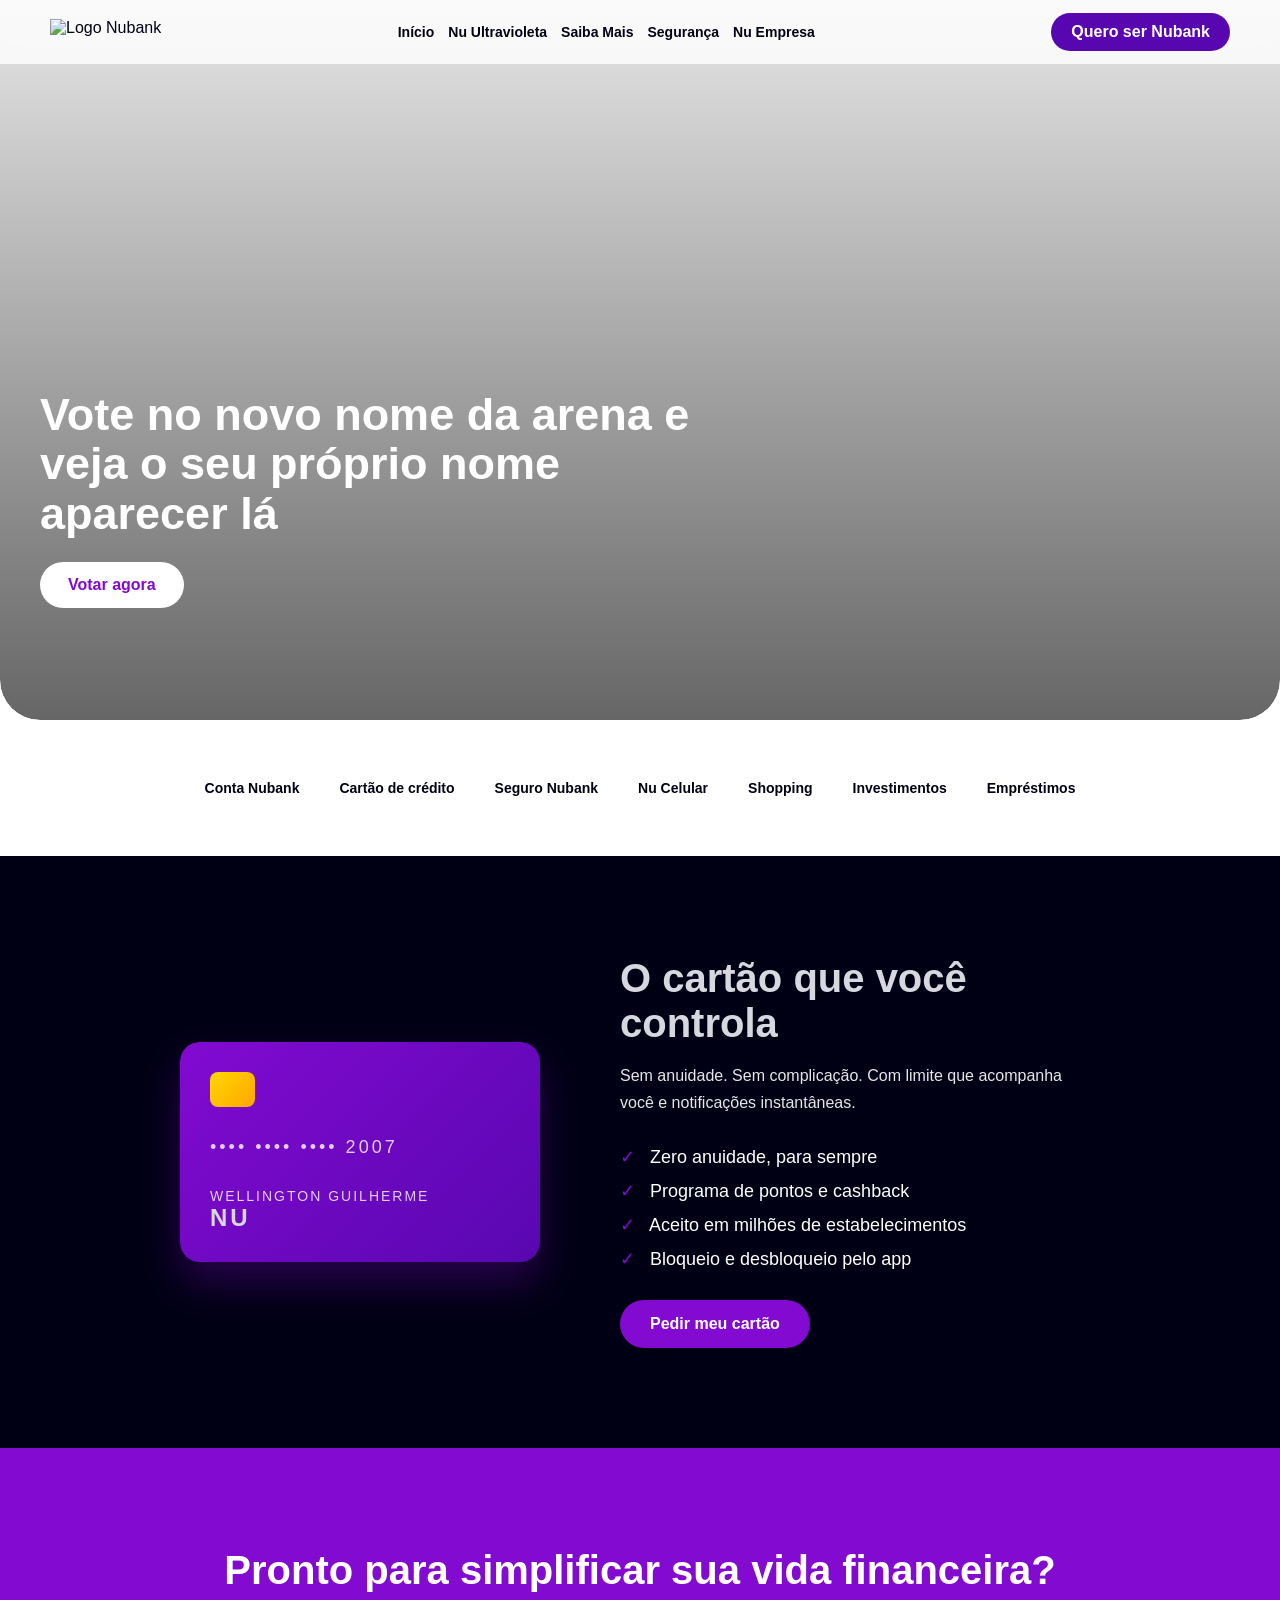
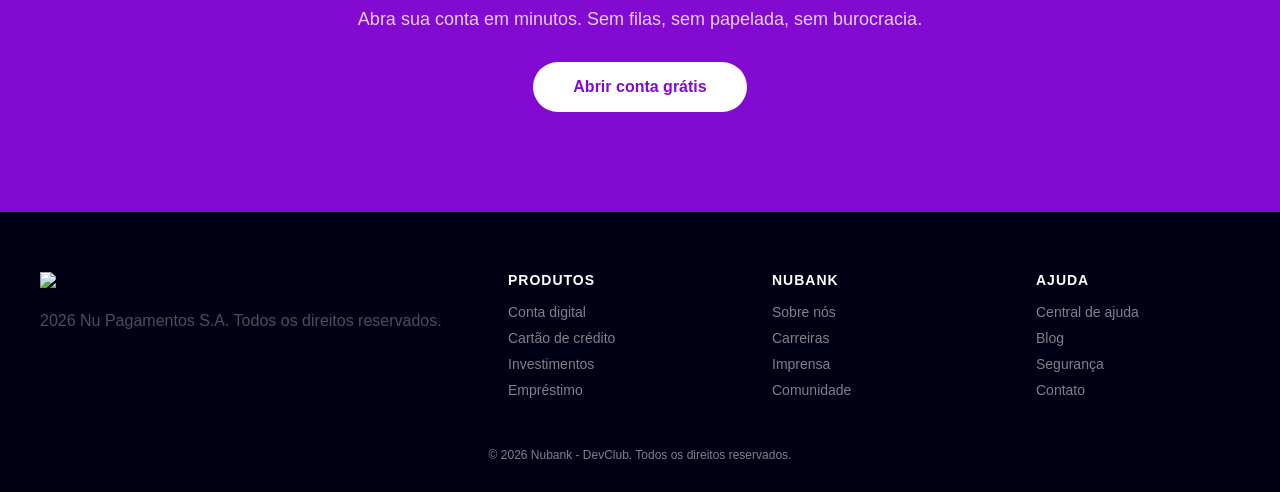
==== index.html @ 3cf10034 "Add files via upload" ====
<!DOCTYPE html>
<html lang="pt-BR">

<head>
    <meta charset="UTF-8">

    <meta name="viewport" content="width=device-width, initial-scale=1.0">

    <link rel="stylesheet" href="style.css">

    <title>Nubank</title>
</head>

<body>

    <!-- =========================
         HEADER
    ========================== -->

    <header>

        <img
            src="/equipe/imagem/Nubank_logo_2021.svg.webp"
            alt="Logo Nubank"
            class="logo-img"
        >

        <nav>
            <a href="#">Início</a>
            <a href="#">Nu Ultravioleta</a>
            <a href="#">Saiba Mais</a>
            <a href="#">Segurança</a>
            <a href="#">Nu Empresa</a>
        </nav>

        <a href="#" class="btn-nubanck">
            Quero ser Nubank
        </a>

    </header>


    <!-- =========================
         HERO
    ========================== -->

    <section class="hero">

        <div class="hero-content">

            <div class="hero-text">

                <h1>
                    Vote no novo nome da arena e veja o seu próprio nome aparecer lá
                </h1>

                <a href="#" class="btn-nubank">
                    Votar agora
                </a>

            </div>

        </div>

    </section>


    <!-- =========================
         SERVIÇOS
    ========================== -->

    <section class="services">

        <a href="#">
            Conta Nubank
        </a>

        <a href="#">
            Cartão de crédito
        </a>

        <a href="#">
            Seguro Nubank
        </a>

        <a href="#">
            Nu Celular
        </a>

        <a href="#">
            Shopping
        </a>

        <a href="#">
            Investimentos
        </a>

        <a href="#">
            Empréstimos
        </a>

    </section>


    <!-- =========================
         CARTÃO
    ========================== -->

    <section class="card-section">

        <div class="credit-card">

            <div class="card-chip"></div>

            <p class="card-number">
                •••• •••• •••• 2007
            </p>

            <div class="card-info">

                <span>
                    Wellington Guilherme
                </span>

                <strong>
                    Nu
                </strong>

            </div>

        </div>


        <div class="card-text">

            <h2>
                O cartão que você controla
            </h2>

            <p>
                Sem anuidade. Sem complicação. Com limite que acompanha você
                e notificações instantâneas.
            </p>

            <ul>

                <li>
                    Zero anuidade, para sempre
                </li>

                <li>
                    Programa de pontos e cashback
                </li>

                <li>
                    Aceito em milhões de estabelecimentos
                </li>

                <li>
                    Bloqueio e desbloqueio pelo app
                </li>

            </ul>

            <a class="btn-purple" href="#">
                Pedir meu cartão
            </a>

        </div>

    </section>


    <!-- =========================
         CTA
    ========================== -->

    <section class="cta">

        <h2>
            Pronto para simplificar sua vida financeira?
        </h2>

        <p>
            Abra sua conta em minutos. Sem filas, sem papelada,
            sem burocracia.
        </p>

        <a href="#" class="btn-cta">
            Abrir conta grátis
        </a>

    </section>


    <!-- =========================
         FOOTER
    ========================== -->

    <footer>

        <div class="footer-top">

            <!-- COLUNA PRINCIPAL -->

            <div class="footer-first-child">

                <img
                    src="/equipe/imagem/Nubank_logo_2021.svg.webp"
                    alt="Logo Nubank"
                    class="footer-logo"
                >

                <p>
                    2026 Nu Pagamentos S.A. Todos os direitos reservados.
                </p>

            </div>


            <!-- PRODUTOS -->

            <div class="footer-links">

                <h4>
                    Produtos
                </h4>

                <a href="#">
                    Conta digital
                </a>

                <a href="#">
                    Cartão de crédito
                </a>

                <a href="#">
                    Investimentos
                </a>

                <a href="#">
                    Empréstimo
                </a>

            </div>


            <!-- NUBANK -->

            <div class="footer-links">

                <h4>
                    Nubank
                </h4>

                <a href="#">
                    Sobre nós
                </a>

                <a href="#">
                    Carreiras
                </a>

                <a href="#">
                    Imprensa
                </a>

                <a href="#">
                    Comunidade
                </a>

            </div>


            <!-- AJUDA -->

            <div class="footer-links">

                <h4>
                    Ajuda
                </h4>

                <a href="#">
                    Central de ajuda
                </a>

                <a href="#">
                    Blog
                </a>

                <a href="#">
                    Segurança
                </a>

                <a href="#">
                    Contato
                </a>

            </div>

        </div>


        <!-- COPYRIGHT -->

        <p class="footer-bottom">
            © 2026 Nubank - DevClub. Todos os direitos reservados.
        </p>

    </footer>


</body>

</html>
---- style.css ----
/* =========================
   RESET
========================= */

* {
    margin: 0;
    padding: 0;
    box-sizing: border-box;
}


/* =========================
   VARIÁVEIS
========================= */

:root {
    --purple: #820ad1;
    --purple-dark: #5807b0;
    --white: #ffffff;
    --dark: #000014;
    --gray-text: #666666;
}


/* =========================
   BODY
========================= */

body {
    font-family: 'Segoe UI', Tahoma, Geneva, Verdana, sans-serif;
    color: var(--dark);
}


/* =========================
   HEADER
========================= */

header {
    position: fixed;
    top: 0;
    left: 0;
    backdrop-filter: blur(10px);
    width: 100%;
    height: 64px;

    display: flex;
    align-items: center;
    justify-content: space-between;

    padding: 0 50px;

    z-index: 99;

    background-color: rgba(255, 255, 255, 0.8);
}

.logo-img {
    height: 26px;
    width: auto;
}

header nav {
    display: flex;
    gap: 14px;
}

header nav a {
    color: var(--dark);
    text-decoration: none;
    cursor: pointer;

    font-weight: 600;
    font-size: 14px;

    transition: 0.3s;
}

header nav a:hover {
    color: var(--purple);
}


/* =========================
   BOTÃO HEADER
========================= */

.btn-nubanck {
    text-decoration: none;

    background-color: var(--purple-dark);
    color: var(--white);

    padding: 10px 20px;
    border-radius: 30px;

    font-size: 16px;
    font-weight: 600;

    transition: 0.3s;
}

.btn-nubanck:hover {
    background-color: var(--purple);
    transform: translateY(-2px);
}


/* =========================
   HERO
========================= */

.hero {
    min-height: 80vh;

    background: url("/equipe/imagem/nubanck estadio.jpg")
        center / cover no-repeat;

    padding: 100px 40px 80px;

    display: flex;
    align-items: flex-end;

    overflow: hidden;

    position: relative;

    border-radius: 0 0 40px 40px;
}

.hero::before {
    content: '';

    position: absolute;
    inset: 0;

    background: linear-gradient(
        to bottom,
        rgba(0, 0, 0, 0.1),
        rgba(0, 0, 0, 0.6)
    );

    border-radius: inherit;
}

.hero-content {
    max-width: 1200px;
    width: 100%;

    margin: 0 auto;

    display: flex;
    justify-content: space-between;
    align-items: flex-end;

    gap: 48px;

    position: relative;
    z-index: 1;
}

.hero-text {
    max-width: 650px;

    color: var(--white);

    margin-bottom: 32px;
}

.hero-text h1 {
    font-size: 45px;
    font-weight: 800;
    line-height: 1.1;

    margin-bottom: 24px;
}


/* =========================
   BOTÃO HERO
========================= */

.btn-nubank {
    display: inline-block;

    background-color: var(--white);
    color: var(--purple);

    text-decoration: none;

    padding: 14px 28px;
    border-radius: 30px;

    font-size: 16px;
    font-weight: 700;

    transition: 0.3s;
}

.btn-nubank:hover {
    transform: translateY(-3px);
}


/* =========================
   SERVICES
========================= */

.services {
    padding: 60px 40px;

    display: flex;
    justify-content: center;

    gap: 40px;

    max-width: 1200px;

    margin: 0 auto;

    flex-wrap: wrap;
}

.services a {
    display: flex;
    flex-direction: column;

    gap: 10px;

    align-items: center;

    color: var(--dark);

    text-align: center;

    font-size: 14px;
    font-weight: 700;

    text-decoration: none;

    transition: 0.3s;
}

.services a:hover {
    color: var(--purple);
}


/* =========================
   CARD SECTION
========================= */

.card-section {
    background-color: var(--dark);

    padding: 100px 40px;

    display: flex;
    align-items: center;
    justify-content: center;

    gap: 80px;
}


/* =========================
   CARTÃO
========================= */

.credit-card {
    width: 360px;
    height: 220px;

    background: linear-gradient(
        135deg,
        var(--purple),
        var(--purple-dark)
    );

    border-radius: 20px;

    padding: 30px;

    box-shadow: 0 20px 40px rgba(130, 10, 209, 0.3);
}

.card-chip {
    background: linear-gradient(
        135deg,
        #ffd800,
        #ffa500
    );

    height: 35px;
    width: 45px;

    border-radius: 8px;

    margin-bottom: 30px;
}

.card-number {
    color: rgba(255, 255, 255, 0.8);

    font-size: 18px;

    letter-spacing: 3px;

    margin-bottom: 30px;
}

.card-info span {
    display: block;

    color: rgba(255, 255, 255, 0.8);

    font-size: 14px;

    text-transform: uppercase;

    letter-spacing: 2px;
}

.card-info strong {
    display: block;

    font-size: 24px;

    color: #d7d7df;

    letter-spacing: 3px;

    text-transform: uppercase;
}


/* =========================
   TEXTO DO CARTÃO
========================= */

.card-text {
    max-width: 480px;
}

.card-text h2 {
    color: #d7d7df;

    font-weight: 800;

    font-size: 40px;

    margin-bottom: 16px;
}

.card-text p {
    font-size: 16px;

    color: rgba(255, 255, 255, 0.9);

    line-height: 1.7;

    margin-bottom: 24px;
}

.card-text ul {
    list-style: none;

    margin-bottom: 24px;
}

.card-text ul li {
    font-size: 18px;

    color: var(--white);

    padding: 6px 0;
}

.card-text ul li::before {
    content: '✓';

    color: var(--purple);

    margin-right: 10px;
}


/* =========================
   BOTÃO ROXO
========================= */

.btn-purple {
    background-color: var(--purple);

    display: inline-block;

    color: var(--white);

    padding: 15px 30px;

    border-radius: 30px;

    font-size: 16px;

    font-weight: 700;

    text-decoration: none;

    transition: 0.3s;
}

.btn-purple:hover {
    background-color: var(--purple-dark);

    transform: translateY(-3px);
}


/* =========================
   CTA
========================= */

.cta {
    background-color: var(--purple);

    text-align: center;

    padding: 100px 40px;
}

.cta h2 {
    color: var(--white);

    font-size: 40px;

    margin-bottom: 16px;
}

.cta p {
    font-size: 18px;

    color: rgba(255, 255, 255, 0.8);

    margin-bottom: 32px;
}

.cta .btn-cta {
    display: inline-block;

    background-color: var(--white);

    color: var(--purple);

    padding: 16px 40px;

    border-radius: 40px;

    font-size: 16px;

    font-weight: 700;

    text-decoration: none;

    transition: 0.3s;
}

.cta .btn-cta:hover {
    transform: translateY(-3px);

    box-shadow: 0 8px 15px rgba(255, 255, 255, 0.3);
}


/* =========================
   FOOTER
========================= */

footer {
    background-color: var(--dark);

    padding: 60px 40px 30px;
}

.footer-top {
    max-width: 1200px;

    margin: 0 auto 40px;

    display: flex;

    gap: 60px;
}

.footer-first-child {
    flex: 2;
}

.footer-links {
    flex: 1;
}

.footer-first-child p {
    color: rgba(255, 255, 255, 0.3);

    font-size: 16px;

    margin-bottom: 24px;
}

.footer-logo {
    height: 22px;

    margin-bottom: 22px;
}

.footer-top h4 {
    color: var(--white);

    font-size: 14px;

    font-weight: 700;

    text-transform: uppercase;

    letter-spacing: 1px;

    margin-bottom: 16px;
}

.footer-top a {
    display: block;

    color: rgba(255, 255, 255, 0.5);

    text-decoration: none;

    font-size: 14px;

    margin-bottom: 10px;
}

.footer-top a:hover {
    color: var(--white);
}

.footer-bottom {
    text-align: center;

    color: rgba(255, 255, 255, 0.5);

    font-size: 12px;
}


/* =========================
   RESPONSIVO
========================= */

@media (max-width: 900px) {

    header {
        padding: 0 20px;
    }

    header nav {
        display: none;
    }

    .hero {
        padding: 100px 25px 60px;
    }

    .hero-text h1 {
        font-size: 36px;
    }

    .card-section {
        flex-direction: column;

        gap: 50px;

        padding: 70px 25px;
    }

    .card-text {
        max-width: 600px;
    }

    .footer-top {
        flex-direction: column;

        gap: 30px;
    }
}

@media (max-width: 500px) {

    .hero-text h1 {
        font-size: 30px;
    }

    .credit-card {
        width: 100%;
        max-width: 360px;
    }

    .card-text h2 {
        font-size: 32px;
    }

    .cta h2 {
        font-size: 30px;
    }
}
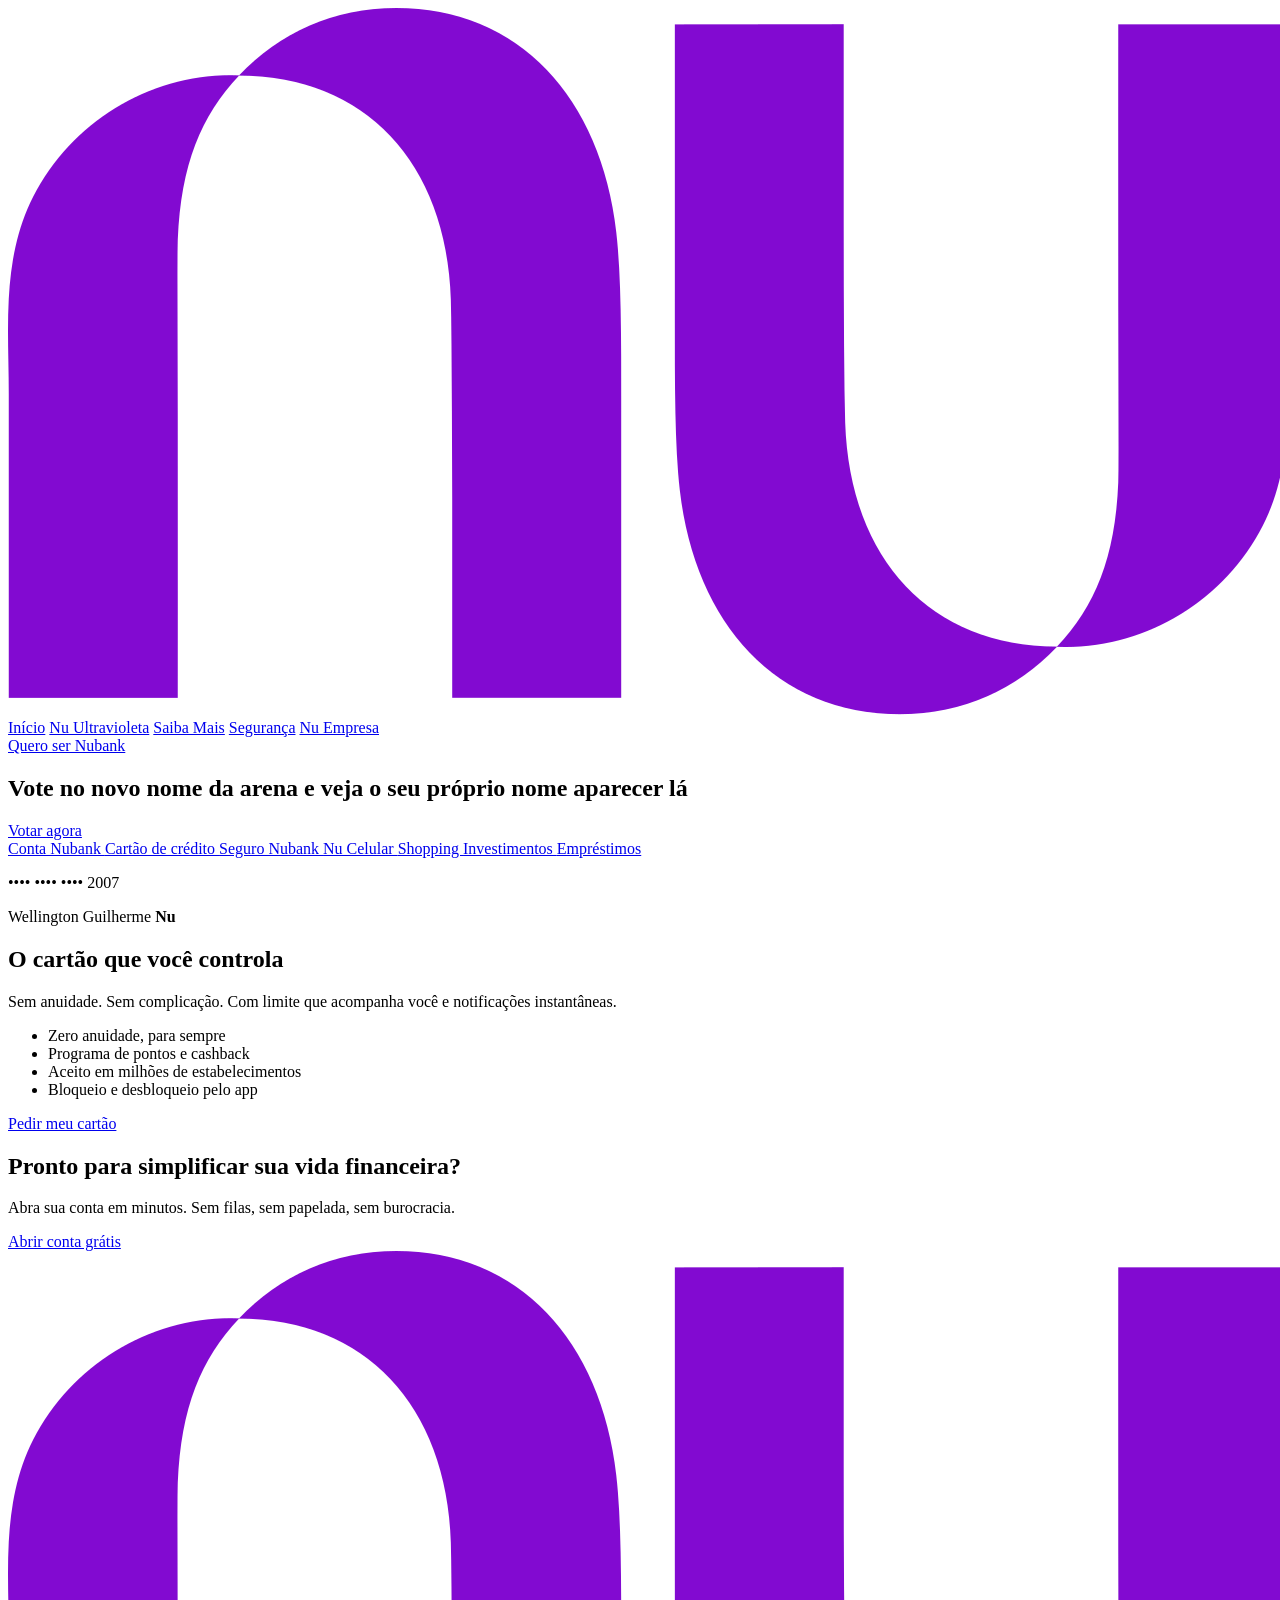
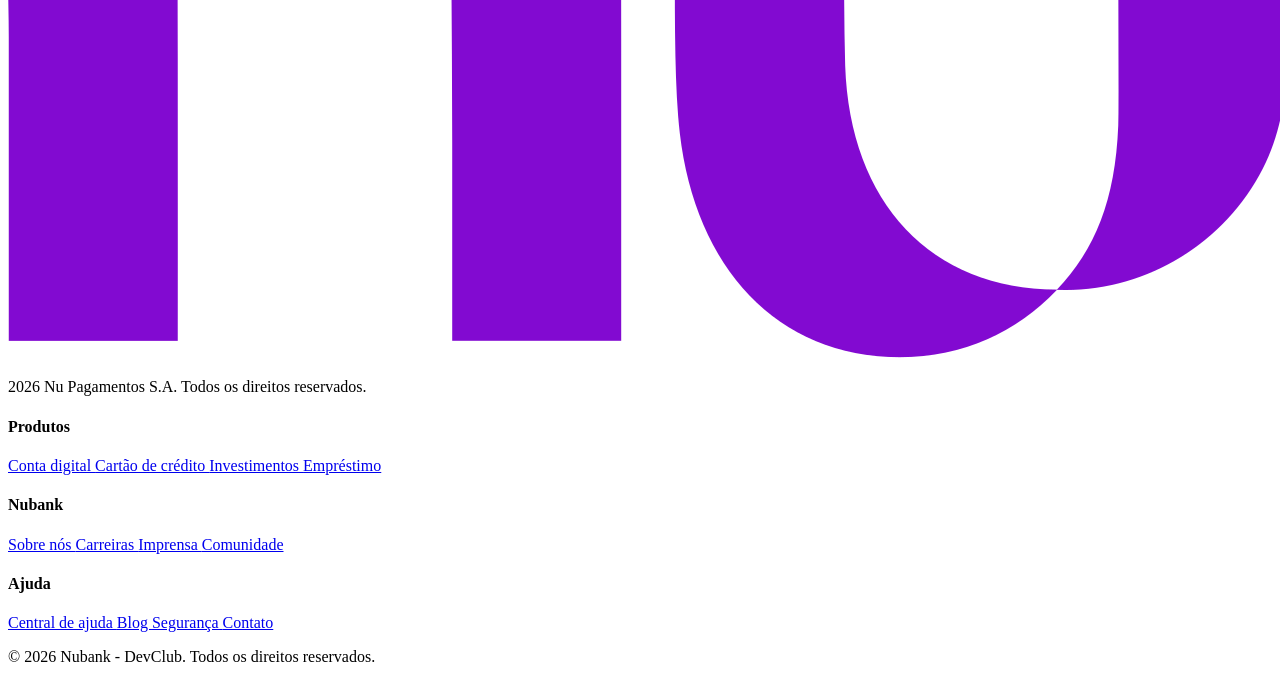
==== commit 8b1eb0d5: "Refactor index.html for improved structure Updated HTML structure and corrected file references." ====
--- a/index.html
+++ b/index.html
@@ -6,7 +6,7 @@
 
     <meta name="viewport" content="width=device-width, initial-scale=1.0">
 
-    <link rel="stylesheet" href="style.css">
+    <link rel="stylesheet" href="estilo.css">
 
     <title>Nubank</title>
 </head>
@@ -20,7 +20,7 @@
     <header>
 
         <img
-            src="/equipe/imagem/Nubank_logo_2021.svg.webp"
+            src="Nubank_logo_2021.svg.webp"
             alt="Logo Nubank"
             class="logo-img"
         >
@@ -206,7 +206,7 @@
             <div class="footer-first-child">
 
                 <img
-                    src="/equipe/imagem/Nubank_logo_2021.svg.webp"
+                    src="Nubank_logo_2021.svg.webp"
                     alt="Logo Nubank"
                     class="footer-logo"
                 >
@@ -312,4 +312,4 @@
 
 </body>
 
-</html>+</html>
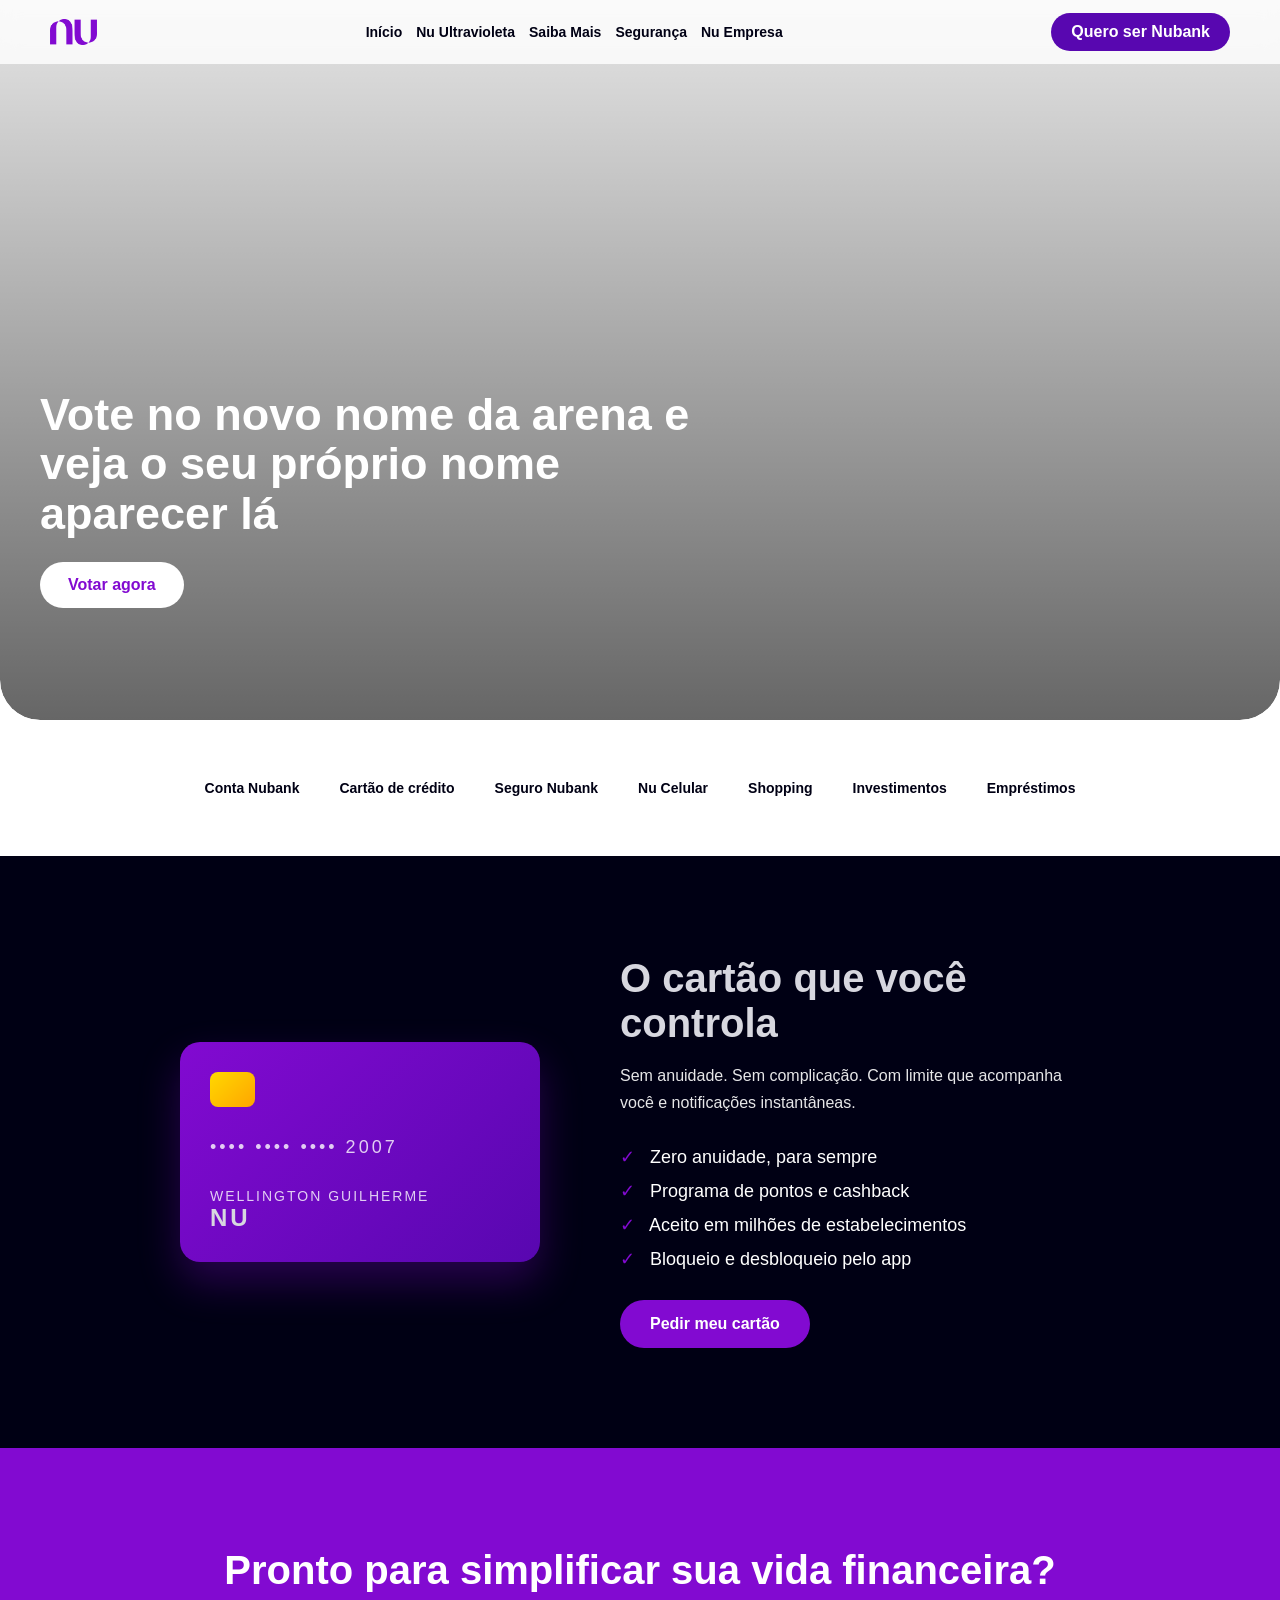
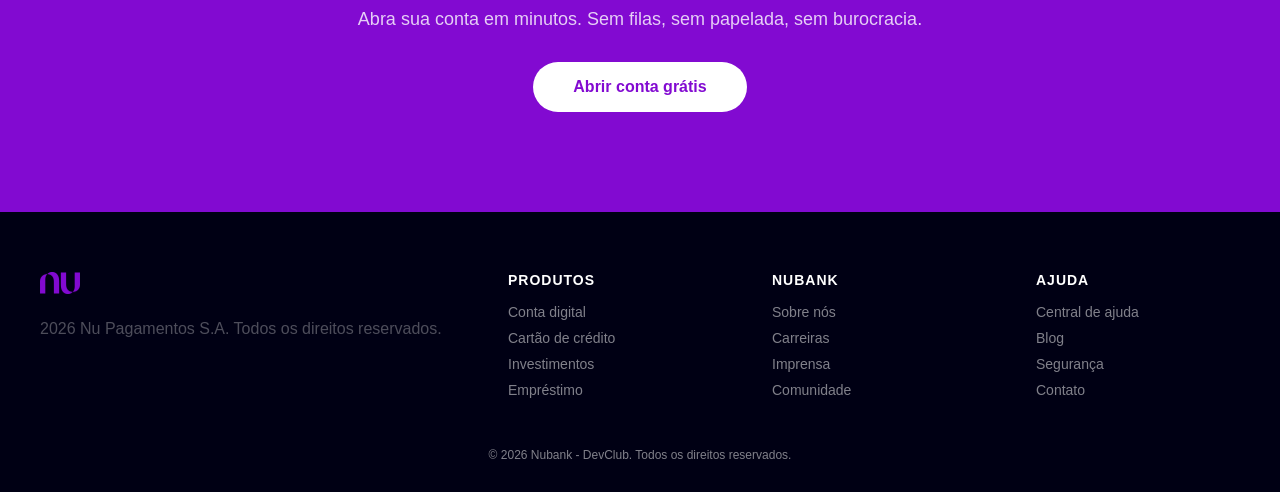
==== commit 905d711a: "Update index.html" ====
--- a/index.html
+++ b/index.html
@@ -6,7 +6,7 @@
 
     <meta name="viewport" content="width=device-width, initial-scale=1.0">
 
-    <link rel="stylesheet" href="estilo.css">
+    <link rel="stylesheet" href="style.css">
 
     <title>Nubank</title>
 </head>
--- a/style.css
+++ b/style.css
@@ -0,0 +1,614 @@
+/* =========================
+   RESET
+========================= */
+
+* {
+    margin: 0;
+    padding: 0;
+    box-sizing: border-box;
+}
+
+
+/* =========================
+   VARIÁVEIS
+========================= */
+
+:root {
+    --purple: #820ad1;
+    --purple-dark: #5807b0;
+    --white: #ffffff;
+    --dark: #000014;
+    --gray-text: #666666;
+}
+
+
+/* =========================
+   BODY
+========================= */
+
+body {
+    font-family: 'Segoe UI', Tahoma, Geneva, Verdana, sans-serif;
+    color: var(--dark);
+}
+
+
+/* =========================
+   HEADER
+========================= */
+
+header {
+    position: fixed;
+    top: 0;
+    left: 0;
+    backdrop-filter: blur(10px);
+    width: 100%;
+    height: 64px;
+
+    display: flex;
+    align-items: center;
+    justify-content: space-between;
+
+    padding: 0 50px;
+
+    z-index: 99;
+
+    background-color: rgba(255, 255, 255, 0.8);
+}
+
+.logo-img {
+    height: 26px;
+    width: auto;
+}
+
+header nav {
+    display: flex;
+    gap: 14px;
+}
+
+header nav a {
+    color: var(--dark);
+    text-decoration: none;
+    cursor: pointer;
+
+    font-weight: 600;
+    font-size: 14px;
+
+    transition: 0.3s;
+}
+
+header nav a:hover {
+    color: var(--purple);
+}
+
+
+/* =========================
+   BOTÃO HEADER
+========================= */
+
+.btn-nubanck {
+    text-decoration: none;
+
+    background-color: var(--purple-dark);
+    color: var(--white);
+
+    padding: 10px 20px;
+    border-radius: 30px;
+
+    font-size: 16px;
+    font-weight: 600;
+
+    transition: 0.3s;
+}
+
+.btn-nubanck:hover {
+    background-color: var(--purple);
+    transform: translateY(-2px);
+}
+
+
+/* =========================
+   HERO
+========================= */
+
+.hero {
+    min-height: 80vh;
+
+    background: url("nubanck-estadio.jpg")
+        center / cover no-repeat;
+
+    padding: 100px 40px 80px;
+
+    display: flex;
+    align-items: flex-end;
+
+    overflow: hidden;
+
+    position: relative;
+
+    border-radius: 0 0 40px 40px;
+}
+
+.hero::before {
+    content: '';
+
+    position: absolute;
+    inset: 0;
+
+    background: linear-gradient(
+        to bottom,
+        rgba(0, 0, 0, 0.1),
+        rgba(0, 0, 0, 0.6)
+    );
+
+    border-radius: inherit;
+}
+
+.hero-content {
+    max-width: 1200px;
+    width: 100%;
+
+    margin: 0 auto;
+
+    display: flex;
+    justify-content: space-between;
+    align-items: flex-end;
+
+    gap: 48px;
+
+    position: relative;
+    z-index: 1;
+}
+
+.hero-text {
+    max-width: 650px;
+
+    color: var(--white);
+
+    margin-bottom: 32px;
+}
+
+.hero-text h1 {
+    font-size: 45px;
+    font-weight: 800;
+    line-height: 1.1;
+
+    margin-bottom: 24px;
+}
+
+
+/* =========================
+   BOTÃO HERO
+========================= */
+
+.btn-nubank {
+    display: inline-block;
+
+    background-color: var(--white);
+    color: var(--purple);
+
+    text-decoration: none;
+
+    padding: 14px 28px;
+    border-radius: 30px;
+
+    font-size: 16px;
+    font-weight: 700;
+
+    transition: 0.3s;
+}
+
+.btn-nubank:hover {
+    transform: translateY(-3px);
+}
+
+
+/* =========================
+   SERVICES
+========================= */
+
+.services {
+    padding: 60px 40px;
+
+    display: flex;
+    justify-content: center;
+
+    gap: 40px;
+
+    max-width: 1200px;
+
+    margin: 0 auto;
+
+    flex-wrap: wrap;
+}
+
+.services a {
+    display: flex;
+    flex-direction: column;
+
+    gap: 10px;
+
+    align-items: center;
+
+    color: var(--dark);
+
+    text-align: center;
+
+    font-size: 14px;
+    font-weight: 700;
+
+    text-decoration: none;
+
+    transition: 0.3s;
+}
+
+.services a:hover {
+    color: var(--purple);
+}
+
+
+/* =========================
+   CARD SECTION
+========================= */
+
+.card-section {
+    background-color: var(--dark);
+
+    padding: 100px 40px;
+
+    display: flex;
+    align-items: center;
+    justify-content: center;
+
+    gap: 80px;
+}
+
+
+/* =========================
+   CARTÃO
+========================= */
+
+.credit-card {
+    width: 360px;
+    height: 220px;
+
+    background: linear-gradient(
+        135deg,
+        var(--purple),
+        var(--purple-dark)
+    );
+
+    border-radius: 20px;
+
+    padding: 30px;
+
+    box-shadow: 0 20px 40px rgba(130, 10, 209, 0.3);
+}
+
+.card-chip {
+    background: linear-gradient(
+        135deg,
+        #ffd800,
+        #ffa500
+    );
+
+    height: 35px;
+    width: 45px;
+
+    border-radius: 8px;
+
+    margin-bottom: 30px;
+}
+
+.card-number {
+    color: rgba(255, 255, 255, 0.8);
+
+    font-size: 18px;
+
+    letter-spacing: 3px;
+
+    margin-bottom: 30px;
+}
+
+.card-info span {
+    display: block;
+
+    color: rgba(255, 255, 255, 0.8);
+
+    font-size: 14px;
+
+    text-transform: uppercase;
+
+    letter-spacing: 2px;
+}
+
+.card-info strong {
+    display: block;
+
+    font-size: 24px;
+
+    color: #d7d7df;
+
+    letter-spacing: 3px;
+
+    text-transform: uppercase;
+}
+
+
+/* =========================
+   TEXTO DO CARTÃO
+========================= */
+
+.card-text {
+    max-width: 480px;
+}
+
+.card-text h2 {
+    color: #d7d7df;
+
+    font-weight: 800;
+
+    font-size: 40px;
+
+    margin-bottom: 16px;
+}
+
+.card-text p {
+    font-size: 16px;
+
+    color: rgba(255, 255, 255, 0.9);
+
+    line-height: 1.7;
+
+    margin-bottom: 24px;
+}
+
+.card-text ul {
+    list-style: none;
+
+    margin-bottom: 24px;
+}
+
+.card-text ul li {
+    font-size: 18px;
+
+    color: var(--white);
+
+    padding: 6px 0;
+}
+
+.card-text ul li::before {
+    content: '✓';
+
+    color: var(--purple);
+
+    margin-right: 10px;
+}
+
+
+/* =========================
+   BOTÃO ROXO
+========================= */
+
+.btn-purple {
+    background-color: var(--purple);
+
+    display: inline-block;
+
+    color: var(--white);
+
+    padding: 15px 30px;
+
+    border-radius: 30px;
+
+    font-size: 16px;
+
+    font-weight: 700;
+
+    text-decoration: none;
+
+    transition: 0.3s;
+}
+
+.btn-purple:hover {
+    background-color: var(--purple-dark);
+
+    transform: translateY(-3px);
+}
+
+
+/* =========================
+   CTA
+========================= */
+
+.cta {
+    background-color: var(--purple);
+
+    text-align: center;
+
+    padding: 100px 40px;
+}
+
+.cta h2 {
+    color: var(--white);
+
+    font-size: 40px;
+
+    margin-bottom: 16px;
+}
+
+.cta p {
+    font-size: 18px;
+
+    color: rgba(255, 255, 255, 0.8);
+
+    margin-bottom: 32px;
+}
+
+.cta .btn-cta {
+    display: inline-block;
+
+    background-color: var(--white);
+
+    color: var(--purple);
+
+    padding: 16px 40px;
+
+    border-radius: 40px;
+
+    font-size: 16px;
+
+    font-weight: 700;
+
+    text-decoration: none;
+
+    transition: 0.3s;
+}
+
+.cta .btn-cta:hover {
+    transform: translateY(-3px);
+
+    box-shadow: 0 8px 15px rgba(255, 255, 255, 0.3);
+}
+
+
+/* =========================
+   FOOTER
+========================= */
+
+footer {
+    background-color: var(--dark);
+
+    padding: 60px 40px 30px;
+}
+
+.footer-top {
+    max-width: 1200px;
+
+    margin: 0 auto 40px;
+
+    display: flex;
+
+    gap: 60px;
+}
+
+.footer-first-child {
+    flex: 2;
+}
+
+.footer-links {
+    flex: 1;
+}
+
+.footer-first-child p {
+    color: rgba(255, 255, 255, 0.3);
+
+    font-size: 16px;
+
+    margin-bottom: 24px;
+}
+
+.footer-logo {
+    height: 22px;
+
+    margin-bottom: 22px;
+}
+
+.footer-top h4 {
+    color: var(--white);
+
+    font-size: 14px;
+
+    font-weight: 700;
+
+    text-transform: uppercase;
+
+    letter-spacing: 1px;
+
+    margin-bottom: 16px;
+}
+
+.footer-top a {
+    display: block;
+
+    color: rgba(255, 255, 255, 0.5);
+
+    text-decoration: none;
+
+    font-size: 14px;
+
+    margin-bottom: 10px;
+}
+
+.footer-top a:hover {
+    color: var(--white);
+}
+
+.footer-bottom {
+    text-align: center;
+
+    color: rgba(255, 255, 255, 0.5);
+
+    font-size: 12px;
+}
+
+
+/* =========================
+   RESPONSIVO
+========================= */
+
+@media (max-width: 900px) {
+
+    header {
+        padding: 0 20px;
+    }
+
+    header nav {
+        display: none;
+    }
+
+    .hero {
+        padding: 100px 25px 60px;
+    }
+
+    .hero-text h1 {
+        font-size: 36px;
+    }
+
+    .card-section {
+        flex-direction: column;
+
+        gap: 50px;
+
+        padding: 70px 25px;
+    }
+
+    .card-text {
+        max-width: 600px;
+    }
+
+    .footer-top {
+        flex-direction: column;
+
+        gap: 30px;
+    }
+}
+
+@media (max-width: 500px) {
+
+    .hero-text h1 {
+        font-size: 30px;
+    }
+
+    .credit-card {
+        width: 100%;
+        max-width: 360px;
+    }
+
+    .card-text h2 {
+        font-size: 32px;
+    }
+
+    .cta h2 {
+        font-size: 30px;
+    }
+}
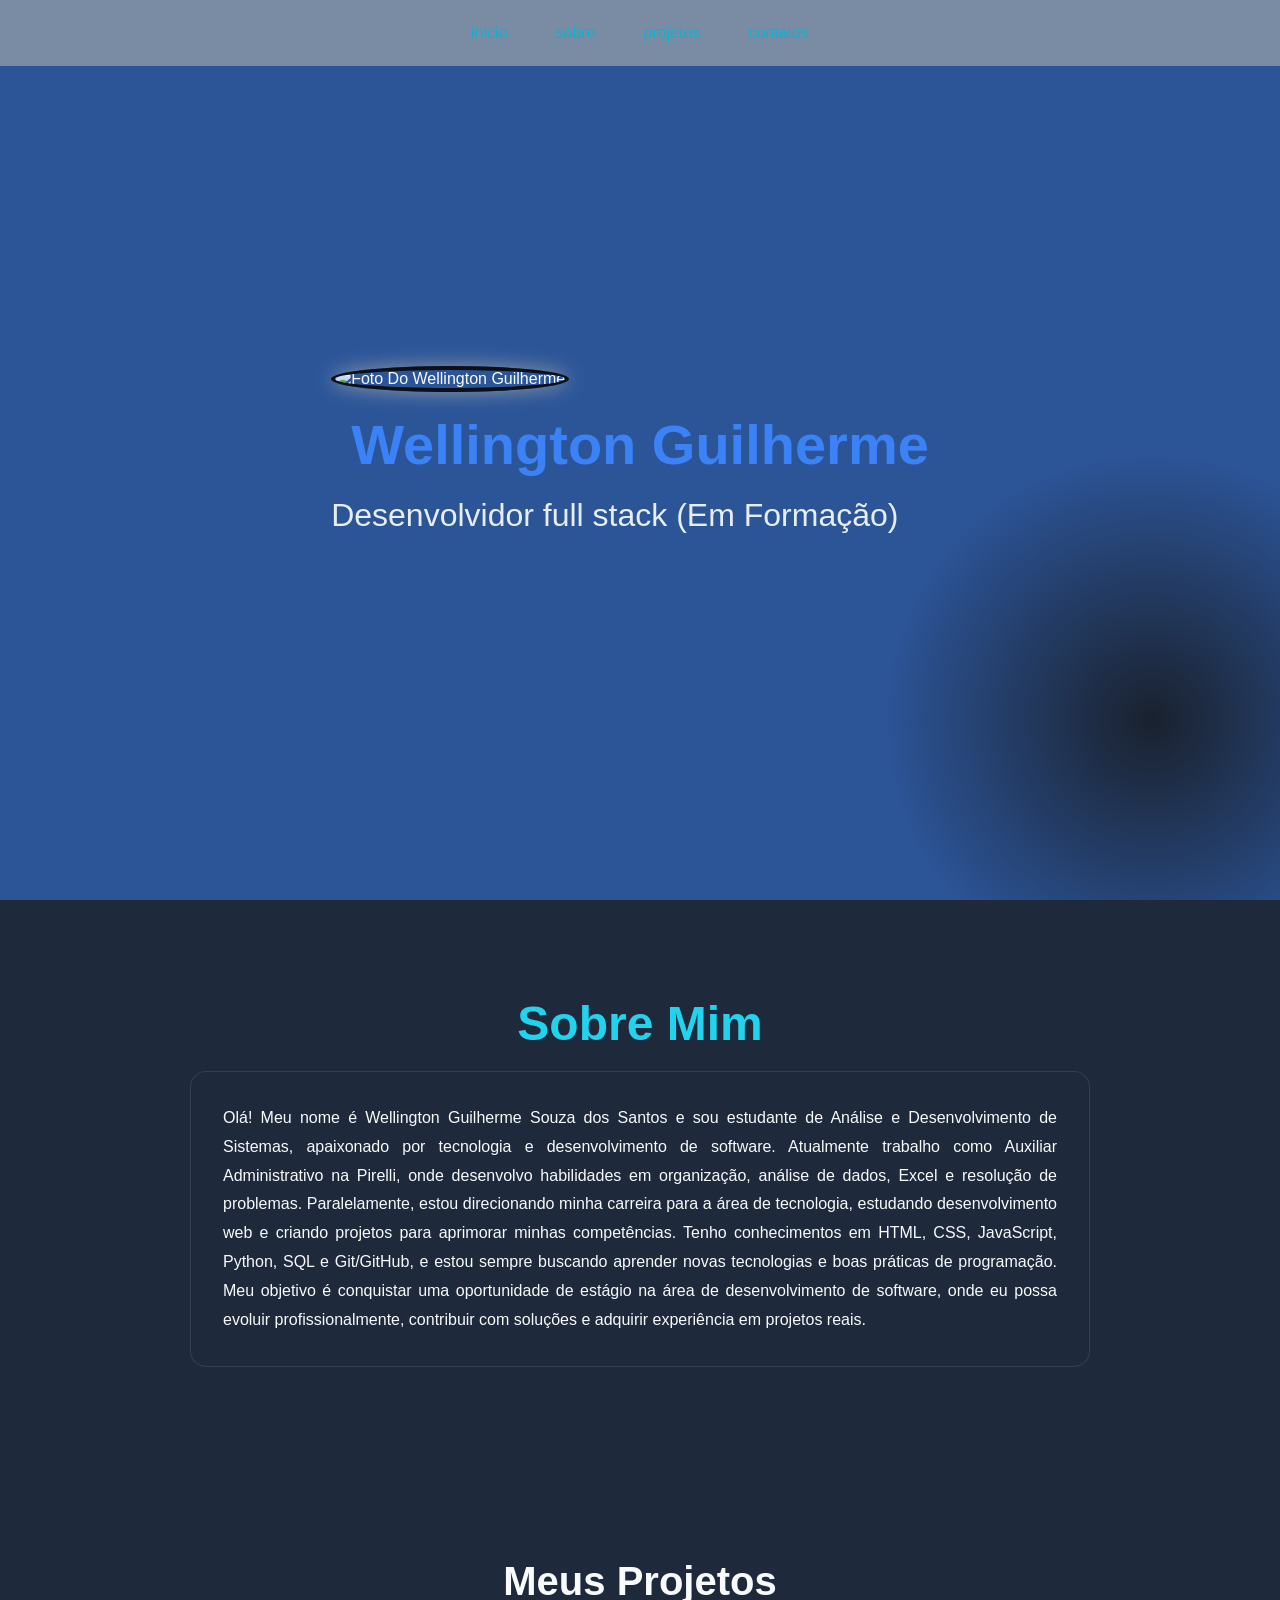
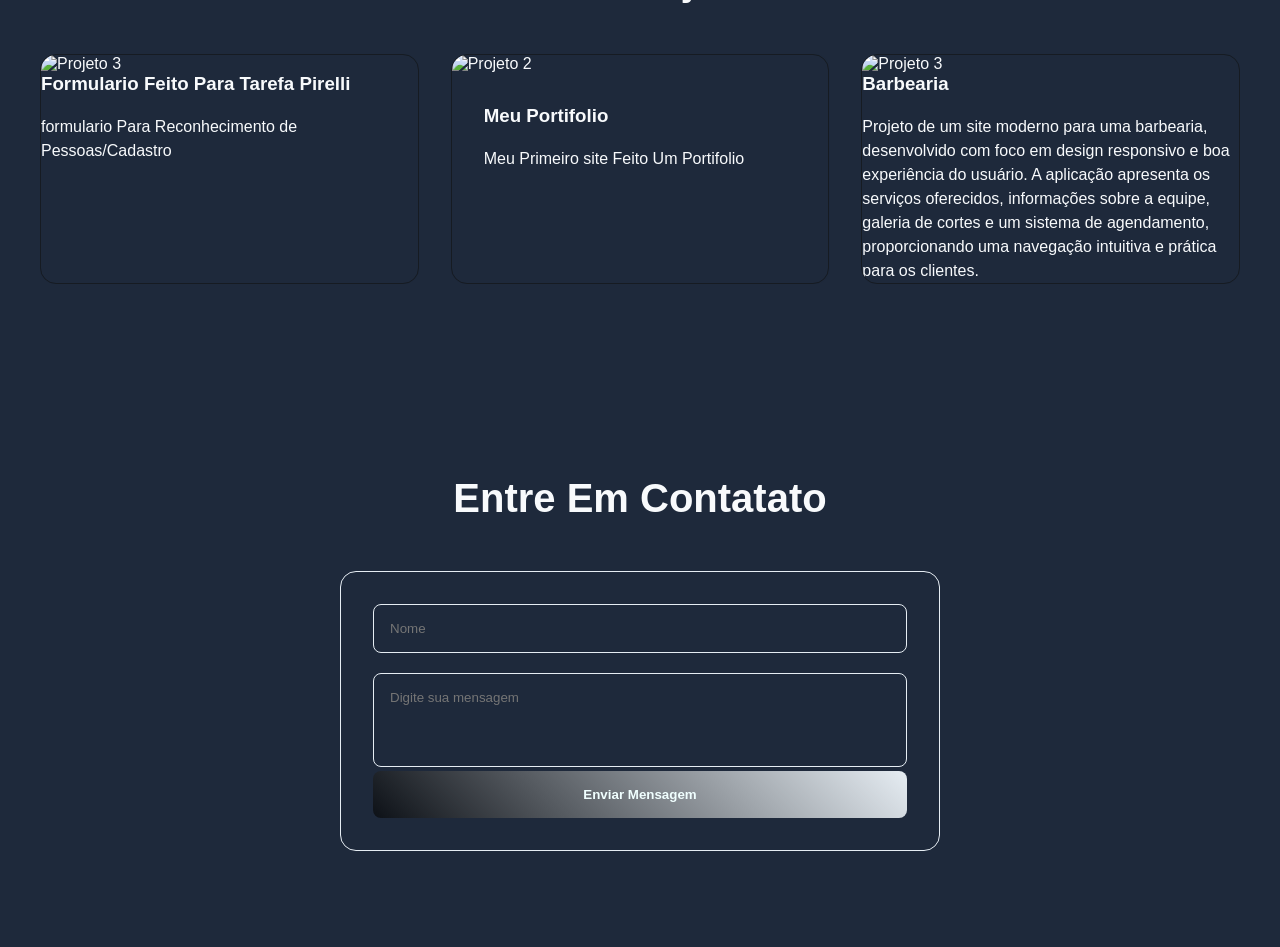
==== commit b69fc764: "Add files via upload" ====
--- a/index.html
+++ b/index.html
@@ -1,315 +1,158 @@
 <!DOCTYPE html>
-<html lang="pt-BR">
+<html lang="pt-br">
 
 <head>
     <meta charset="UTF-8">
-
     <meta name="viewport" content="width=device-width, initial-scale=1.0">
-
+    <title>Meu Portifólio</title>
     <link rel="stylesheet" href="style.css">
-
-    <title>Nubank</title>
 </head>
 
 <body>
+    <div class="particulas"></div>
 
-    <!-- =========================
-         HEADER
-    ========================== -->
+    <nav class="navegacao">
+        <ul class="menu">
+            <li>
+                <a href="#inicio" class="menu-link">inicio</a>
+            </li>
+            <li>
+                <a href="#sobre" class="menu-link">sobre</a>
+            </li>
+            <li>
+                <a href="#projetos" class="menu-link">projetos</a>
+            </li>
+            <li>
+                <a href="#contatos" class="menu-link">contatos</a>
+            </li>
+        </ul>
+    </nav>
 
-    <header>
+    <main id="inicio" class="cabecalho">
+        <div>
+            <img src="equipe/img/WhatsApp Image 2026-08-03 at 16.28.51.jpeg" class="foto-perfil"
+                alt="Foto Do Wellington Guilherme">
+            <h1>Wellington Guilherme</h1>
+            <p class="cabecalho-sub-titulo">Desenvolvidor full stack (Em Formação)</p>
+        </div>
+    </main>
 
-        <img
-            src="Nubank_logo_2021.svg.webp"
-            alt="Logo Nubank"
-            class="logo-img"
-        >
+    <section id="sobre" class="sobre">
 
-        <nav>
-            <a href="#">Início</a>
-            <a href="#">Nu Ultravioleta</a>
-            <a href="#">Saiba Mais</a>
-            <a href="#">Segurança</a>
-            <a href="#">Nu Empresa</a>
-        </nav>
+        <h2 class="sobre-titulo">Sobre Mim</h2>
+        <div class="sobre-caixa">
+            <p>Olá! Meu nome é Wellington Guilherme Souza dos Santos e sou estudante de Análise e Desenvolvimento de
+                Sistemas, apaixonado por tecnologia e desenvolvimento de software.
 
-        <a href="#" class="btn-nubanck">
-            Quero ser Nubank
-        </a>
+                Atualmente trabalho como Auxiliar Administrativo na Pirelli, onde desenvolvo habilidades em organização,
+                análise de dados, Excel e resolução de problemas. Paralelamente, estou direcionando minha carreira para
+                a área de tecnologia, estudando desenvolvimento web e criando projetos para aprimorar minhas
+                competências.
 
-    </header>
+                Tenho conhecimentos em HTML, CSS, JavaScript, Python, SQL e Git/GitHub, e estou sempre buscando aprender
+                novas tecnologias e boas práticas de programação.
 
+                Meu objetivo é conquistar uma oportunidade de estágio na área de desenvolvimento de software, onde eu
+                possa evoluir profissionalmente, contribuir com soluções e adquirir experiência em projetos reais.
+            </p>
+        </div>
 
-    <!-- =========================
-         HERO
-    ========================== -->
+    </section>
 
-    <section class="hero">
+    <section id="projetos" class="projetos">
+        <h2 class="projetos-titulo">Meus Projetos</h2>
+        <div class="projetos-caixa">
 
-        <div class="hero-content">
+            <div class="projeto-card">
+                <img src="equipe/img/formulario.jpeg" alt="Projeto 3" class="projetos-imagem">
+                <div class="caixa-textos-projetos">
+                    <h3 class="info-projetos">Formulario Feito Para Tarefa Pirelli</h3>
+                    <p class="paragrafo-projetos">formulario Para Reconhecimento de Pessoas/Cadastro</p>
+                </div>
+            </div>
 
-            <div class="hero-text">
+            <div class="projeto-card">
+                <img src="equipe/img/meuportifolio.jpeg" alt="Projeto 2" class="projetos-imagem">
+                <div class="caixa-texto-projetos">
+                    <h3 class="info-projetos">Meu Portifolio</h3>
+                    <p class="paragrafo-projetos">Meu Primeiro site Feito Um Portifolio</p>
+                </div>
+            </div>
 
-                <h1>
-                    Vote no novo nome da arena e veja o seu próprio nome aparecer lá
-                </h1>
-
-                <a href="#" class="btn-nubank">
-                    Votar agora
-                </a>
-
+            <div class="projeto-card">
+                <img src="equipe/img/fotobarbeiro.jpg" alt="Projeto 3" class="projetos-imagem">
+                <div class="caixa-textos-projetos">
+                    <h3 class="info-projetos">Barbearia</h3>
+                    <p class="paragrafo-projetos">Projeto de um site moderno para uma barbearia, desenvolvido com foco
+                        em design responsivo e boa experiência do usuário. A aplicação apresenta os serviços oferecidos,
+                        informações sobre a equipe, galeria de cortes e um sistema de agendamento, proporcionando uma
+                        navegação intuitiva e prática para os clientes.
+                    </p>
+                </div>
             </div>
 
         </div>
 
     </section>
 
+    <section id="contatos" class="contatos">
+        <h2 class="contato-titulo">
+            Entre Em Contatato
+        </h2>
+        <form class="formularios" id="formulario" onsubmit="enviarWhats(event)">
+        <div class=" grupo-form">
+            <input
+    type="text"
+    id="nome"
+    class="campo-form"
+    placeholder="Nome"
+    required>
 
-    <!-- =========================
-         SERVIÇOS
-    ========================== -->
+            </div>
 
-    <section class="services">
+            <div>
+                <textarea
+    id="mensagem"
+    class="campo-form"
+    rows="4"
+    placeholder="Digite sua mensagem"
+    required></textarea>
+            </div>
 
-        <a href="#">
-            Conta Nubank
-        </a>
-
-        <a href="#">
-            Cartão de crédito
-        </a>
-
-        <a href="#">
-            Seguro Nubank
-        </a>
-
-        <a href="#">
-            Nu Celular
-        </a>
-
-        <a href="#">
-            Shopping
-        </a>
-
-        <a href="#">
-            Investimentos
-        </a>
-
-        <a href="#">
-            Empréstimos
-        </a>
+            <button type="submit" class="botao-form">Enviar Mensagem</button>
+        </form>
 
     </section>
 
 
-    <!-- =========================
-         CARTÃO
-    ========================== -->
-
-    <section class="card-section">
-
-        <div class="credit-card">
-
-            <div class="card-chip"></div>
-
-            <p class="card-number">
-                •••• •••• •••• 2007
-            </p>
-
-            <div class="card-info">
-
-                <span>
-                    Wellington Guilherme
-                </span>
-
-                <strong>
-                    Nu
-                </strong>
-
-            </div>
-
-        </div>
 
 
-        <div class="card-text">
-
-            <h2>
-                O cartão que você controla
-            </h2>
-
-            <p>
-                Sem anuidade. Sem complicação. Com limite que acompanha você
-                e notificações instantâneas.
-            </p>
-
-            <ul>
-
-                <li>
-                    Zero anuidade, para sempre
-                </li>
-
-                <li>
-                    Programa de pontos e cashback
-                </li>
-
-                <li>
-                    Aceito em milhões de estabelecimentos
-                </li>
-
-                <li>
-                    Bloqueio e desbloqueio pelo app
-                </li>
-
-            </ul>
-
-            <a class="btn-purple" href="#">
-                Pedir meu cartão
-            </a>
-
-        </div>
-
-    </section>
 
 
-    <!-- =========================
-         CTA
-    ========================== -->
-
-    <section class="cta">
-
-        <h2>
-            Pronto para simplificar sua vida financeira?
-        </h2>
-
-        <p>
-            Abra sua conta em minutos. Sem filas, sem papelada,
-            sem burocracia.
-        </p>
-
-        <a href="#" class="btn-cta">
-            Abrir conta grátis
-        </a>
-
-    </section>
 
 
-    <!-- =========================
-         FOOTER
-    ========================== -->
+    <script>
+function enviarWhats(event) {
 
-    <footer>
+    event.preventDefault();
 
-        <div class="footer-top">
+    const nome = document.getElementById("nome").value;
+    const mensagem = document.getElementById("mensagem").value;
 
-            <!-- COLUNA PRINCIPAL -->
+    const telefone = "5519994301119";
 
-            <div class="footer-first-child">
+    const texto =
+`Olá! Meu nome é ${nome}.
 
-                <img
-                    src="Nubank_logo_2021.svg.webp"
-                    alt="Logo Nubank"
-                    class="footer-logo"
-                >
+${mensagem}`;
 
-                <p>
-                    2026 Nu Pagamentos S.A. Todos os direitos reservados.
-                </p>
+    const msgFormatada = encodeURIComponent(texto);
 
-            </div>
+    const url = `https://wa.me/${telefone}?text=${msgFormatada}`;
 
-
-            <!-- PRODUTOS -->
-
-            <div class="footer-links">
-
-                <h4>
-                    Produtos
-                </h4>
-
-                <a href="#">
-                    Conta digital
-                </a>
-
-                <a href="#">
-                    Cartão de crédito
-                </a>
-
-                <a href="#">
-                    Investimentos
-                </a>
-
-                <a href="#">
-                    Empréstimo
-                </a>
-
-            </div>
-
-
-            <!-- NUBANK -->
-
-            <div class="footer-links">
-
-                <h4>
-                    Nubank
-                </h4>
-
-                <a href="#">
-                    Sobre nós
-                </a>
-
-                <a href="#">
-                    Carreiras
-                </a>
-
-                <a href="#">
-                    Imprensa
-                </a>
-
-                <a href="#">
-                    Comunidade
-                </a>
-
-            </div>
-
-
-            <!-- AJUDA -->
-
-            <div class="footer-links">
-
-                <h4>
-                    Ajuda
-                </h4>
-
-                <a href="#">
-                    Central de ajuda
-                </a>
-
-                <a href="#">
-                    Blog
-                </a>
-
-                <a href="#">
-                    Segurança
-                </a>
-
-                <a href="#">
-                    Contato
-                </a>
-
-            </div>
-
-        </div>
-
-
-        <!-- COPYRIGHT -->
-
-        <p class="footer-bottom">
-            © 2026 Nubank - DevClub. Todos os direitos reservados.
-        </p>
-
-    </footer>
-
-
+    window.open(url, "_blank");
+}
+</script>
 </body>
 
-</html>
+</html>
--- a/style.css
+++ b/style.css
@@ -1,614 +1,295 @@
-/* =========================
-   RESET
-========================= */
-
-* {
-    margin: 0;
-    padding: 0;
-    box-sizing: border-box;
-}
-
-
-/* =========================
-   VARIÁVEIS
-========================= */
-
-:root {
-    --purple: #820ad1;
-    --purple-dark: #5807b0;
-    --white: #ffffff;
-    --dark: #000014;
-    --gray-text: #666666;
-}
-
-
-/* =========================
-   BODY
-========================= */
-
-body {
-    font-family: 'Segoe UI', Tahoma, Geneva, Verdana, sans-serif;
-    color: var(--dark);
-}
-
-
-/* =========================
-   HEADER
-========================= */
-
-header {
-    position: fixed;
-    top: 0;
-    left: 0;
-    backdrop-filter: blur(10px);
-    width: 100%;
-    height: 64px;
-
-    display: flex;
-    align-items: center;
-    justify-content: space-between;
-
-    padding: 0 50px;
-
-    z-index: 99;
-
-    background-color: rgba(255, 255, 255, 0.8);
-}
-
-.logo-img {
-    height: 26px;
-    width: auto;
-}
-
-header nav {
-    display: flex;
-    gap: 14px;
-}
-
-header nav a {
-    color: var(--dark);
-    text-decoration: none;
-    cursor: pointer;
-
-    font-weight: 600;
-    font-size: 14px;
-
-    transition: 0.3s;
-}
-
-header nav a:hover {
-    color: var(--purple);
-}
-
-
-/* =========================
-   BOTÃO HEADER
-========================= */
-
-.btn-nubanck {
-    text-decoration: none;
-
-    background-color: var(--purple-dark);
-    color: var(--white);
-
-    padding: 10px 20px;
-    border-radius: 30px;
-
-    font-size: 16px;
-    font-weight: 600;
-
-    transition: 0.3s;
-}
-
-.btn-nubanck:hover {
-    background-color: var(--purple);
-    transform: translateY(-2px);
-}
-
-
-/* =========================
-   HERO
-========================= */
-
-.hero {
-    min-height: 80vh;
-
-    background: url("nubanck-estadio.jpg")
-        center / cover no-repeat;
-
-    padding: 100px 40px 80px;
-
-    display: flex;
-    align-items: flex-end;
-
-    overflow: hidden;
-
-    position: relative;
-
-    border-radius: 0 0 40px 40px;
-}
-
-.hero::before {
-    content: '';
-
-    position: absolute;
-    inset: 0;
-
-    background: linear-gradient(
-        to bottom,
-        rgba(0, 0, 0, 0.1),
-        rgba(0, 0, 0, 0.6)
-    );
-
-    border-radius: inherit;
-}
-
-.hero-content {
-    max-width: 1200px;
-    width: 100%;
-
-    margin: 0 auto;
-
-    display: flex;
-    justify-content: space-between;
-    align-items: flex-end;
-
-    gap: 48px;
-
-    position: relative;
-    z-index: 1;
-}
-
-.hero-text {
-    max-width: 650px;
-
-    color: var(--white);
-
-    margin-bottom: 32px;
-}
-
-.hero-text h1 {
-    font-size: 45px;
-    font-weight: 800;
-    line-height: 1.1;
-
-    margin-bottom: 24px;
-}
-
-
-/* =========================
-   BOTÃO HERO
-========================= */
-
-.btn-nubank {
-    display: inline-block;
-
-    background-color: var(--white);
-    color: var(--purple);
-
-    text-decoration: none;
-
-    padding: 14px 28px;
-    border-radius: 30px;
-
-    font-size: 16px;
-    font-weight: 700;
-
-    transition: 0.3s;
-}
-
-.btn-nubank:hover {
-    transform: translateY(-3px);
-}
-
-
-/* =========================
-   SERVICES
-========================= */
-
-.services {
-    padding: 60px 40px;
-
-    display: flex;
-    justify-content: center;
-
-    gap: 40px;
-
-    max-width: 1200px;
-
-    margin: 0 auto;
-
-    flex-wrap: wrap;
-}
-
-.services a {
-    display: flex;
-    flex-direction: column;
-
-    gap: 10px;
-
-    align-items: center;
-
-    color: var(--dark);
-
-    text-align: center;
-
-    font-size: 14px;
-    font-weight: 700;
-
-    text-decoration: none;
-
-    transition: 0.3s;
-}
-
-.services a:hover {
-    color: var(--purple);
-}
-
-
-/* =========================
-   CARD SECTION
-========================= */
-
-.card-section {
-    background-color: var(--dark);
-
-    padding: 100px 40px;
-
-    display: flex;
-    align-items: center;
-    justify-content: center;
-
-    gap: 80px;
-}
-
-
-/* =========================
-   CARTÃO
-========================= */
-
-.credit-card {
-    width: 360px;
-    height: 220px;
-
-    background: linear-gradient(
-        135deg,
-        var(--purple),
-        var(--purple-dark)
-    );
-
-    border-radius: 20px;
-
-    padding: 30px;
-
-    box-shadow: 0 20px 40px rgba(130, 10, 209, 0.3);
-}
-
-.card-chip {
-    background: linear-gradient(
-        135deg,
-        #ffd800,
-        #ffa500
-    );
-
-    height: 35px;
-    width: 45px;
-
-    border-radius: 8px;
-
-    margin-bottom: 30px;
-}
-
-.card-number {
-    color: rgba(255, 255, 255, 0.8);
-
-    font-size: 18px;
-
-    letter-spacing: 3px;
-
-    margin-bottom: 30px;
-}
-
-.card-info span {
-    display: block;
-
-    color: rgba(255, 255, 255, 0.8);
-
-    font-size: 14px;
-
-    text-transform: uppercase;
-
-    letter-spacing: 2px;
-}
-
-.card-info strong {
-    display: block;
-
-    font-size: 24px;
-
-    color: #d7d7df;
-
-    letter-spacing: 3px;
-
-    text-transform: uppercase;
-}
-
-
-/* =========================
-   TEXTO DO CARTÃO
-========================= */
-
-.card-text {
-    max-width: 480px;
-}
-
-.card-text h2 {
-    color: #d7d7df;
-
-    font-weight: 800;
-
-    font-size: 40px;
-
-    margin-bottom: 16px;
-}
-
-.card-text p {
-    font-size: 16px;
-
-    color: rgba(255, 255, 255, 0.9);
-
-    line-height: 1.7;
-
-    margin-bottom: 24px;
-}
-
-.card-text ul {
-    list-style: none;
-
-    margin-bottom: 24px;
-}
-
-.card-text ul li {
-    font-size: 18px;
-
-    color: var(--white);
-
-    padding: 6px 0;
-}
-
-.card-text ul li::before {
-    content: '✓';
-
-    color: var(--purple);
-
-    margin-right: 10px;
-}
-
-
-/* =========================
-   BOTÃO ROXO
-========================= */
-
-.btn-purple {
-    background-color: var(--purple);
-
-    display: inline-block;
-
-    color: var(--white);
-
-    padding: 15px 30px;
-
-    border-radius: 30px;
-
-    font-size: 16px;
-
-    font-weight: 700;
-
-    text-decoration: none;
-
-    transition: 0.3s;
-}
-
-.btn-purple:hover {
-    background-color: var(--purple-dark);
-
-    transform: translateY(-3px);
-}
-
-
-/* =========================
-   CTA
-========================= */
-
-.cta {
-    background-color: var(--purple);
-
-    text-align: center;
-
-    padding: 100px 40px;
-}
-
-.cta h2 {
-    color: var(--white);
-
-    font-size: 40px;
-
-    margin-bottom: 16px;
-}
-
-.cta p {
-    font-size: 18px;
-
-    color: rgba(255, 255, 255, 0.8);
-
-    margin-bottom: 32px;
-}
-
-.cta .btn-cta {
-    display: inline-block;
-
-    background-color: var(--white);
-
-    color: var(--purple);
-
-    padding: 16px 40px;
-
-    border-radius: 40px;
-
-    font-size: 16px;
-
-    font-weight: 700;
-
-    text-decoration: none;
-
-    transition: 0.3s;
-}
-
-.cta .btn-cta:hover {
-    transform: translateY(-3px);
-
-    box-shadow: 0 8px 15px rgba(255, 255, 255, 0.3);
-}
-
-
-/* =========================
-   FOOTER
-========================= */
-
-footer {
-    background-color: var(--dark);
-
-    padding: 60px 40px 30px;
-}
-
-.footer-top {
-    max-width: 1200px;
-
-    margin: 0 auto 40px;
-
-    display: flex;
-
-    gap: 60px;
-}
-
-.footer-first-child {
-    flex: 2;
-}
-
-.footer-links {
-    flex: 1;
-}
-
-.footer-first-child p {
-    color: rgba(255, 255, 255, 0.3);
-
-    font-size: 16px;
-
-    margin-bottom: 24px;
-}
-
-.footer-logo {
-    height: 22px;
-
-    margin-bottom: 22px;
-}
-
-.footer-top h4 {
-    color: var(--white);
-
-    font-size: 14px;
-
-    font-weight: 700;
-
-    text-transform: uppercase;
-
-    letter-spacing: 1px;
-
-    margin-bottom: 16px;
-}
-
-.footer-top a {
-    display: block;
-
-    color: rgba(255, 255, 255, 0.5);
-
-    text-decoration: none;
-
-    font-size: 14px;
-
-    margin-bottom: 10px;
-}
-
-.footer-top a:hover {
-    color: var(--white);
-}
-
-.footer-bottom {
-    text-align: center;
-
-    color: rgba(255, 255, 255, 0.5);
-
-    font-size: 12px;
-}
-
-
-/* =========================
-   RESPONSIVO
-========================= */
-
-@media (max-width: 900px) {
-
-    header {
-        padding: 0 20px;
-    }
-
-    header nav {
-        display: none;
-    }
-
-    .hero {
-        padding: 100px 25px 60px;
-    }
-
-    .hero-text h1 {
-        font-size: 36px;
-    }
-
-    .card-section {
-        flex-direction: column;
-
-        gap: 50px;
-
-        padding: 70px 25px;
-    }
-
-    .card-text {
-        max-width: 600px;
-    }
-
-    .footer-top {
-        flex-direction: column;
-
-        gap: 30px;
-    }
-}
-
-@media (max-width: 500px) {
-
-    .hero-text h1 {
-        font-size: 30px;
-    }
-
-    .credit-card {
-        width: 100%;
-        max-width: 360px;
-    }
-
-    .card-text h2 {
-        font-size: 32px;
-    }
-
-    .cta h2 {
-        font-size: 30px;
-    }
-}
+* {
+    margin: 0;
+    padding: 0;
+    box-sizing: border-box;
+    font-family: Impact, Haettenschweiler, 'Arial Narrow Bold', sans-serif;
+} 
+
+html {
+    scroll-behavior: smooth;
+}
+
+
+:root{
+    --primaria: #0D1117;
+    --secundaria: #161B22;
+    --escuro: #3B82F6;
+    --claro: #22D3EE;
+    --vidro: #E6EDF3;
+}
+
+body {
+    background-color: #1E293B;
+    color: #F8FAFC;
+}
+
+.navegacao {
+    position: fixed;
+    top: 0;
+    width: 100%;
+    z-index: 100;
+    padding: 1.5rem;
+    background: rgba(142, 154, 167, 0.8);
+}
+
+.menu {
+    display: flex;
+    list-style: none;
+    justify-content: center;
+    gap: 3rem;
+}
+
+.menu-link {
+text-decoration: none;
+color: #06B6D4;
+font-weight: 500;
+position: relative;
+padding: 0.5rem 0;
+}
+
+.menu-link::after{
+    content: '';
+    height: 2px;
+    width: 0%;
+    position: absolute;
+    bottom: 0;
+    left: 0;
+    background: linear-gradient(90deg, var(--vidro),var(--secundaria));
+    transition: width 0.5s ease;
+}
+
+.menu-link:hover::after{
+    width:100%;
+}
+
+
+.foto-perfil {
+    width: 400px;
+    height: 300px;
+    box-shadow: 0 0 20px #8e9aa7;
+    border-radius: 50%;
+    border: 4px solid var(--primaria);
+    animation: flutuar 5s ease-in-out infinite;
+}
+.cabecalho {
+min-height: 100vh;
+display: flex;
+justify-content: center;
+align-items: center;
+flex-direction: column;
+}
+
+h1 {
+    font-size: 3.5rem;
+    color: var(--escuro);
+    font-weight: bold;
+    margin: 20px;
+}
+
+.cabecalho-sub-titulo {
+    font-size: 2rem;
+    color: var(--vidro);
+
+}
+
+.sobre {
+padding: 6rem 2rem;
+}
+
+.sobre-caixa{
+    max-width:900px;
+    margin:0 auto;
+    background:#1E293B;
+    padding:2rem;
+    border-radius:16px;
+    border:1px solid rgba(255,255,255,.1);
+}
+
+.sobre-caixa p{
+    color:#F8FAFC;
+    line-height:1.8;
+    text-align:justify;
+}
+
+.sobre-titulo {
+font-size: 3rem;
+color: var(--claro);
+text-align: center;
+margin-bottom: 20px;
+}
+
+.projetos-caixa {
+    display: grid;
+    grid-template-columns: repeat(auto-fit, minmax(300px, 1fr));
+    gap: 2rem;
+    max-width: 1200px;
+    margin: 0 auto;
+}
+
+.sobre-paragrafo {
+text-align: center;
+font-size: 2.5rem;
+margin-bottom: 3rem;
+}
+
+.projetos {
+padding:  6rem 2rem;
+}
+
+.projetos-titulo{
+text-align: center;
+font-size: 2.5rem;
+margin-bottom: 50px;
+}
+
+.projetos-titulo:hover{
+    transform: translateY(-10px);
+}
+
+.projetos-caixa {
+display: grid;
+grid-template-columns: repeat(auto-fit, minmax(300px, ifr));
+gap: 2rem;
+max-width: 1200px;
+margin: 0 auto;
+}
+
+.projeto-card {
+    background: #1E293B;
+    border-radius: 16px;
+    backdrop-filter: blur(5px);
+    border: 1px solid var(--secundaria);
+    overflow: hidden;
+    transition: all 0.3s ease;
+    cursor: pointer;
+}
+.projeto-card:hover{
+    transform:translateY(-10px);
+    box-shadow:0 10px 30px rgba(0,0,0,.3);
+}
+
+.projetos-imagem {
+height: 200px;
+width: 100%;
+object-fit: cover;
+}
+
+.info-projetos {
+margin-bottom: 1.25rem;
+}
+
+.paragrafo-projetos {
+    color: #F8FAFC;
+line-height: 1.5rem;
+}
+
+.caixa-texto-projetos {
+padding: 2rem;
+}
+
+.contatos {
+padding: 6rem 2em;
+
+}
+
+.contato-titulo {
+text-align: center;
+font-size: 2.5rem;
+margin-bottom: 50px;
+}
+
+.formularios {
+    max-width: 600px;
+    margin: 0 auto;
+    background: #1E293B;
+    border-radius: 16px;
+    backdrop-filter: blur(5px);
+    padding: 2rem;
+    border: 1px solid var(--vidro);
+}
+
+.formularios-contantos {
+
+}
+
+
+.campo-form {
+    width: 100%;
+    padding: 1rem;
+    background: #1E293B;
+    border-radius: 8px;
+    color: #F8FAFC;
+    border: 1px solid var(--vidro);
+    outline: none;
+}
+textarea {
+    resize:none;
+}
+
+.grupo-form{
+    margin-bottom:20px;
+}
+
+.campo-form:focus{
+    border-color: var(--claro);
+    box-shadow:0 0 10px var(--claro);
+}
+
+.text-form {
+
+}
+
+.botao-form {
+
+color: azure;
+
+background: linear-gradient(45deg, var(--primaria), var(--vidro));
+
+padding: 1rem;
+
+border: none;
+
+border-radius: 8px;
+
+cursor: pointer;
+
+font-weight: bold;
+width: 100%;
+
+transition: all 0.5s ease;
+
+}
+
+
+
+.botao-form:hover {
+
+    transform: translateY(-4px);
+
+    box-shadow:0 5px 15px var(--claro);
+
+}
+
+.particulas {
+    position: fixed;
+    top: 0;
+    left: 0;
+    width: 100%;
+    height: 100%;
+    z-index: -1;
+    opacity: 0.5;
+    background:
+    radial-gradient(circle at 10% 20%, var(--escuro) 0%, transparent 20%),
+    radial-gradient(circle at 90% 80%, var(--secundaria) 0%, transparent 20%),
+    var(--escuro);
+}
+
+@keyframes flutuar {
+    0%, 100% {
+        transform: translateY(0);
+    }
+
+    50%{
+        transform: translateY(-30px);
+    }
+}
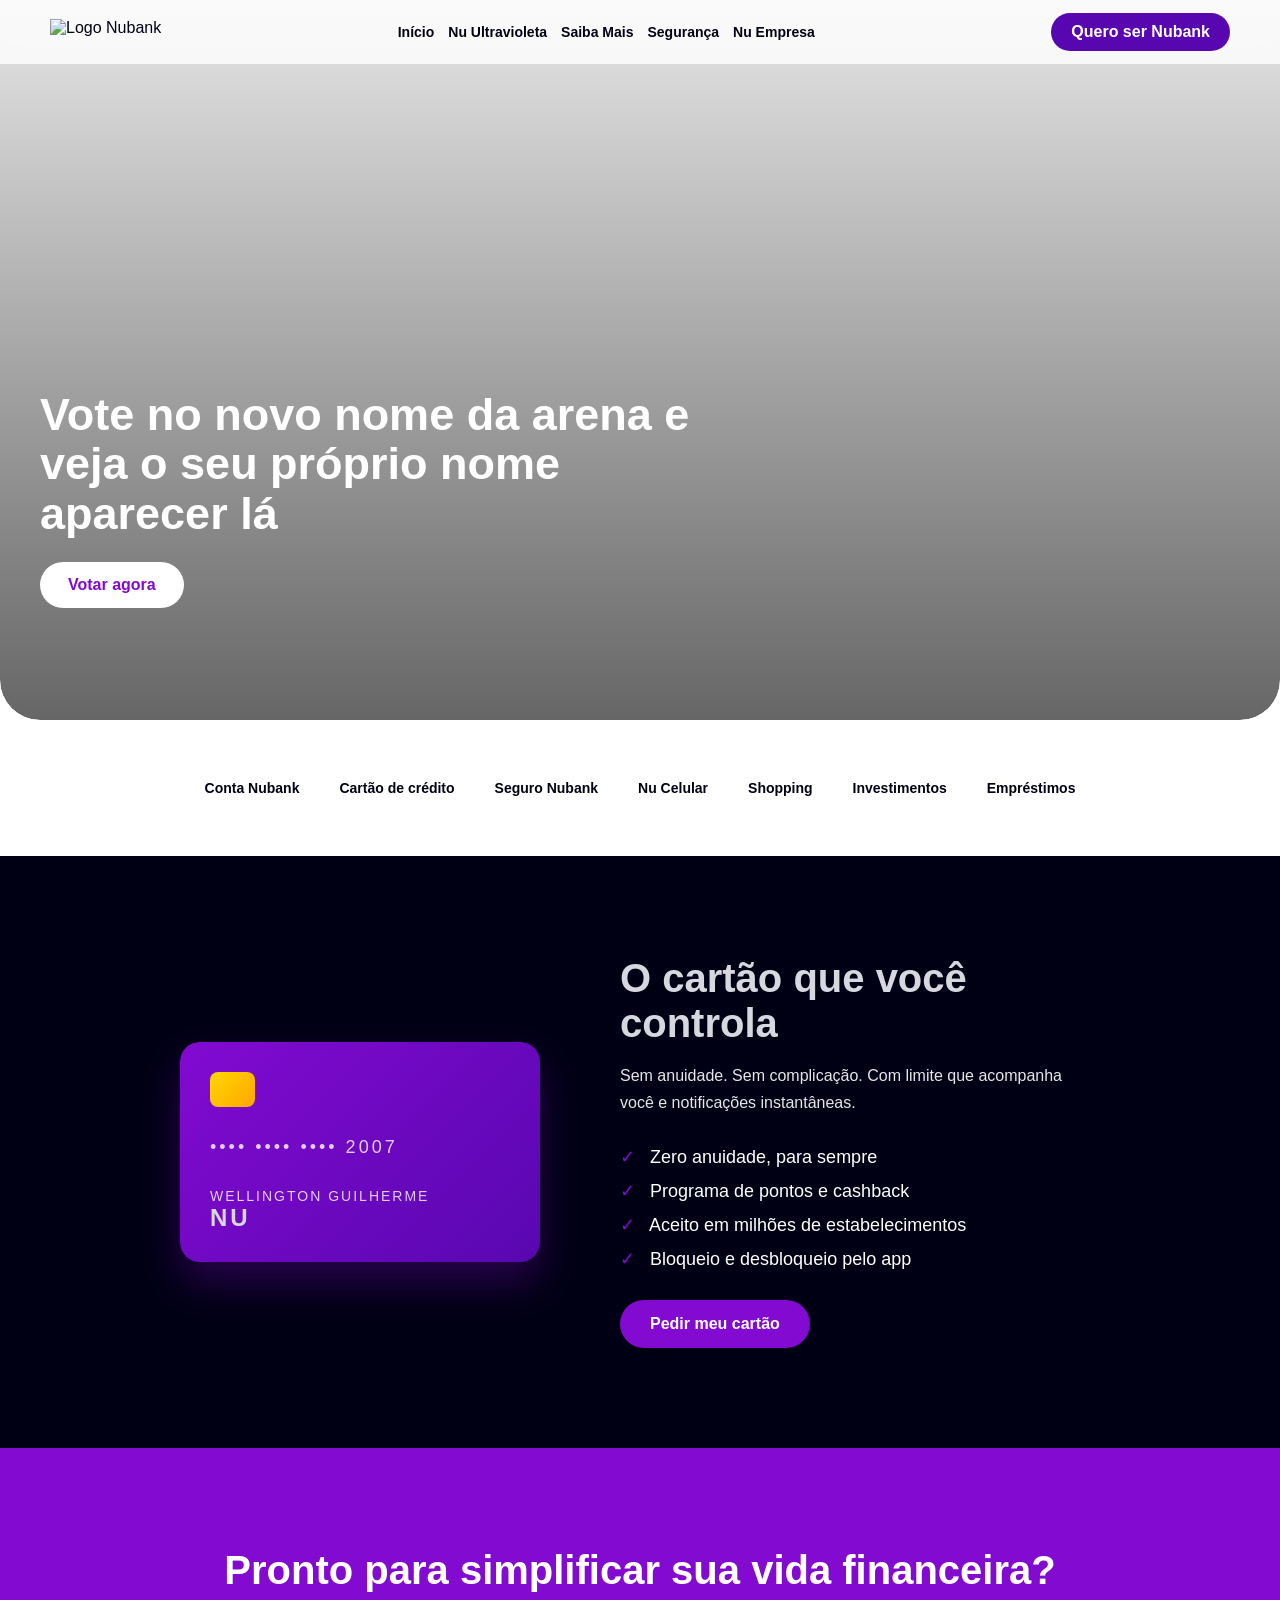
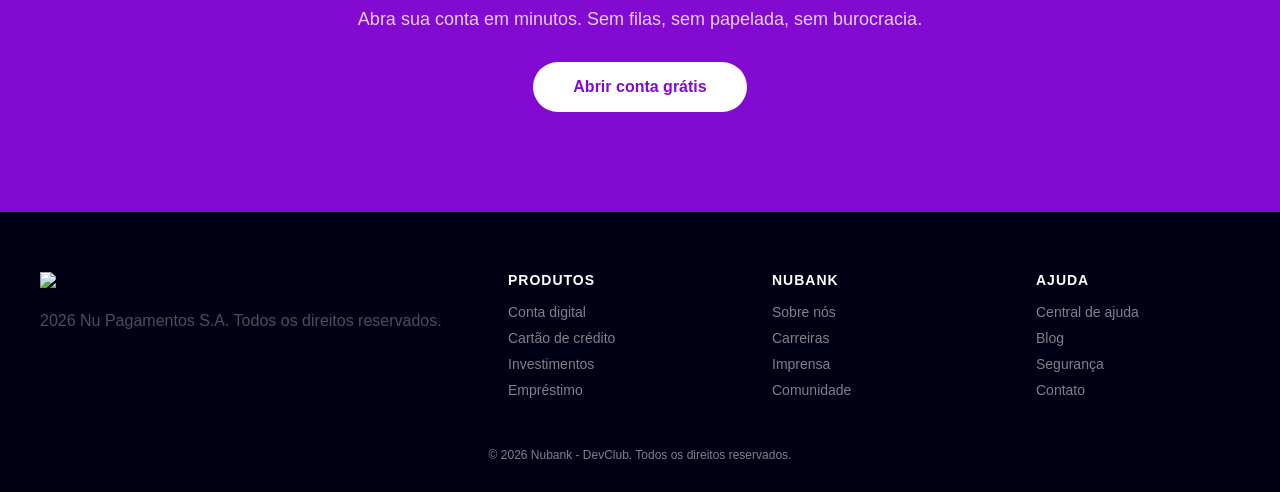
==== commit 5a8cb087: "Add files via upload" ====
--- a/index.html
+++ b/index.html
@@ -1,158 +1,315 @@
 <!DOCTYPE html>
-<html lang="pt-br">
+<html lang="pt-BR">
 
 <head>
     <meta charset="UTF-8">
+
     <meta name="viewport" content="width=device-width, initial-scale=1.0">
-    <title>Meu Portifólio</title>
+
     <link rel="stylesheet" href="style.css">
+
+    <title>Interface Nubank</title>
 </head>
 
 <body>
-    <div class="particulas"></div>
-
-    <nav class="navegacao">
-        <ul class="menu">
-            <li>
-                <a href="#inicio" class="menu-link">inicio</a>
-            </li>
-            <li>
-                <a href="#sobre" class="menu-link">sobre</a>
-            </li>
-            <li>
-                <a href="#projetos" class="menu-link">projetos</a>
-            </li>
-            <li>
-                <a href="#contatos" class="menu-link">contatos</a>
-            </li>
-        </ul>
-    </nav>
-
-    <main id="inicio" class="cabecalho">
-        <div>
-            <img src="equipe/img/WhatsApp Image 2026-08-03 at 16.28.51.jpeg" class="foto-perfil"
-                alt="Foto Do Wellington Guilherme">
-            <h1>Wellington Guilherme</h1>
-            <p class="cabecalho-sub-titulo">Desenvolvidor full stack (Em Formação)</p>
+
+    <!-- =========================
+         HEADER
+    ========================== -->
+
+    <header>
+
+        <img
+            src="/equipe/imagem/Nubank_logo_2021.svg.webp"
+            alt="Logo Nubank"
+            class="logo-img"
+        >
+
+        <nav>
+            <a href="#">Início</a>
+            <a href="#">Nu Ultravioleta</a>
+            <a href="#">Saiba Mais</a>
+            <a href="#">Segurança</a>
+            <a href="#">Nu Empresa</a>
+        </nav>
+
+        <a href="#" class="btn-nubanck">
+            Quero ser Nubank
+        </a>
+
+    </header>
+
+
+    <!-- =========================
+         HERO
+    ========================== -->
+
+    <section class="hero">
+
+        <div class="hero-content">
+
+            <div class="hero-text">
+
+                <h1>
+                    Vote no novo nome da arena e veja o seu próprio nome aparecer lá
+                </h1>
+
+                <a href="#" class="btn-nubank">
+                    Votar agora
+                </a>
+
+            </div>
+
         </div>
-    </main>
-
-    <section id="sobre" class="sobre">
-
-        <h2 class="sobre-titulo">Sobre Mim</h2>
-        <div class="sobre-caixa">
-            <p>Olá! Meu nome é Wellington Guilherme Souza dos Santos e sou estudante de Análise e Desenvolvimento de
-                Sistemas, apaixonado por tecnologia e desenvolvimento de software.
-
-                Atualmente trabalho como Auxiliar Administrativo na Pirelli, onde desenvolvo habilidades em organização,
-                análise de dados, Excel e resolução de problemas. Paralelamente, estou direcionando minha carreira para
-                a área de tecnologia, estudando desenvolvimento web e criando projetos para aprimorar minhas
-                competências.
-
-                Tenho conhecimentos em HTML, CSS, JavaScript, Python, SQL e Git/GitHub, e estou sempre buscando aprender
-                novas tecnologias e boas práticas de programação.
-
-                Meu objetivo é conquistar uma oportunidade de estágio na área de desenvolvimento de software, onde eu
-                possa evoluir profissionalmente, contribuir com soluções e adquirir experiência em projetos reais.
+
+    </section>
+
+
+    <!-- =========================
+         SERVIÇOS
+    ========================== -->
+
+    <section class="services">
+
+        <a href="#">
+            Conta Nubank
+        </a>
+
+        <a href="#">
+            Cartão de crédito
+        </a>
+
+        <a href="#">
+            Seguro Nubank
+        </a>
+
+        <a href="#">
+            Nu Celular
+        </a>
+
+        <a href="#">
+            Shopping
+        </a>
+
+        <a href="#">
+            Investimentos
+        </a>
+
+        <a href="#">
+            Empréstimos
+        </a>
+
+    </section>
+
+
+    <!-- =========================
+         CARTÃO
+    ========================== -->
+
+    <section class="card-section">
+
+        <div class="credit-card">
+
+            <div class="card-chip"></div>
+
+            <p class="card-number">
+                •••• •••• •••• 2007
             </p>
+
+            <div class="card-info">
+
+                <span>
+                    Wellington Guilherme
+                </span>
+
+                <strong>
+                    Nu
+                </strong>
+
+            </div>
+
         </div>
 
+
+        <div class="card-text">
+
+            <h2>
+                O cartão que você controla
+            </h2>
+
+            <p>
+                Sem anuidade. Sem complicação. Com limite que acompanha você
+                e notificações instantâneas.
+            </p>
+
+            <ul>
+
+                <li>
+                    Zero anuidade, para sempre
+                </li>
+
+                <li>
+                    Programa de pontos e cashback
+                </li>
+
+                <li>
+                    Aceito em milhões de estabelecimentos
+                </li>
+
+                <li>
+                    Bloqueio e desbloqueio pelo app
+                </li>
+
+            </ul>
+
+            <a class="btn-purple" href="#">
+                Pedir meu cartão
+            </a>
+
+        </div>
+
     </section>
 
-    <section id="projetos" class="projetos">
-        <h2 class="projetos-titulo">Meus Projetos</h2>
-        <div class="projetos-caixa">
-
-            <div class="projeto-card">
-                <img src="equipe/img/formulario.jpeg" alt="Projeto 3" class="projetos-imagem">
-                <div class="caixa-textos-projetos">
-                    <h3 class="info-projetos">Formulario Feito Para Tarefa Pirelli</h3>
-                    <p class="paragrafo-projetos">formulario Para Reconhecimento de Pessoas/Cadastro</p>
-                </div>
-            </div>
-
-            <div class="projeto-card">
-                <img src="equipe/img/meuportifolio.jpeg" alt="Projeto 2" class="projetos-imagem">
-                <div class="caixa-texto-projetos">
-                    <h3 class="info-projetos">Meu Portifolio</h3>
-                    <p class="paragrafo-projetos">Meu Primeiro site Feito Um Portifolio</p>
-                </div>
-            </div>
-
-            <div class="projeto-card">
-                <img src="equipe/img/fotobarbeiro.jpg" alt="Projeto 3" class="projetos-imagem">
-                <div class="caixa-textos-projetos">
-                    <h3 class="info-projetos">Barbearia</h3>
-                    <p class="paragrafo-projetos">Projeto de um site moderno para uma barbearia, desenvolvido com foco
-                        em design responsivo e boa experiência do usuário. A aplicação apresenta os serviços oferecidos,
-                        informações sobre a equipe, galeria de cortes e um sistema de agendamento, proporcionando uma
-                        navegação intuitiva e prática para os clientes.
-                    </p>
-                </div>
+
+    <!-- =========================
+         CTA
+    ========================== -->
+
+    <section class="cta">
+
+        <h2>
+            Pronto para simplificar sua vida financeira?
+        </h2>
+
+        <p>
+            Abra sua conta em minutos. Sem filas, sem papelada,
+            sem burocracia.
+        </p>
+
+        <a href="#" class="btn-cta">
+            Abrir conta grátis
+        </a>
+
+    </section>
+
+
+    <!-- =========================
+         FOOTER
+    ========================== -->
+
+    <footer>
+
+        <div class="footer-top">
+
+            <!-- COLUNA PRINCIPAL -->
+
+            <div class="footer-first-child">
+
+                <img
+                    src="/equipe/imagem/Nubank_logo_2021.svg.webp"
+                    alt="Logo Nubank"
+                    class="footer-logo"
+                >
+
+                <p>
+                    2026 Nu Pagamentos S.A. Todos os direitos reservados.
+                </p>
+
+            </div>
+
+
+            <!-- PRODUTOS -->
+
+            <div class="footer-links">
+
+                <h4>
+                    Produtos
+                </h4>
+
+                <a href="#">
+                    Conta digital
+                </a>
+
+                <a href="#">
+                    Cartão de crédito
+                </a>
+
+                <a href="#">
+                    Investimentos
+                </a>
+
+                <a href="#">
+                    Empréstimo
+                </a>
+
+            </div>
+
+
+            <!-- NUBANK -->
+
+            <div class="footer-links">
+
+                <h4>
+                    Nubank
+                </h4>
+
+                <a href="#">
+                    Sobre nós
+                </a>
+
+                <a href="#">
+                    Carreiras
+                </a>
+
+                <a href="#">
+                    Imprensa
+                </a>
+
+                <a href="#">
+                    Comunidade
+                </a>
+
+            </div>
+
+
+            <!-- AJUDA -->
+
+            <div class="footer-links">
+
+                <h4>
+                    Ajuda
+                </h4>
+
+                <a href="#">
+                    Central de ajuda
+                </a>
+
+                <a href="#">
+                    Blog
+                </a>
+
+                <a href="#">
+                    Segurança
+                </a>
+
+                <a href="#">
+                    Contato
+                </a>
+
             </div>
 
         </div>
 
-    </section>
-
-    <section id="contatos" class="contatos">
-        <h2 class="contato-titulo">
-            Entre Em Contatato
-        </h2>
-        <form class="formularios" id="formulario" onsubmit="enviarWhats(event)">
-        <div class=" grupo-form">
-            <input
-    type="text"
-    id="nome"
-    class="campo-form"
-    placeholder="Nome"
-    required>
-
-            </div>
-
-            <div>
-                <textarea
-    id="mensagem"
-    class="campo-form"
-    rows="4"
-    placeholder="Digite sua mensagem"
-    required></textarea>
-            </div>
-
-            <button type="submit" class="botao-form">Enviar Mensagem</button>
-        </form>
-
-    </section>
-
-
-
-
-
-
-
-
-    <script>
-function enviarWhats(event) {
-
-    event.preventDefault();
-
-    const nome = document.getElementById("nome").value;
-    const mensagem = document.getElementById("mensagem").value;
-
-    const telefone = "5519994301119";
-
-    const texto =
-`Olá! Meu nome é ${nome}.
-
-${mensagem}`;
-
-    const msgFormatada = encodeURIComponent(texto);
-
-    const url = `https://wa.me/${telefone}?text=${msgFormatada}`;
-
-    window.open(url, "_blank");
-}
-</script>
+
+        <!-- COPYRIGHT -->
+
+        <p class="footer-bottom">
+            © 2026 Nubank - DevClub. Todos os direitos reservados.
+        </p>
+
+    </footer>
+
+
 </body>
 
 </html>
--- a/style.css
+++ b/style.css
@@ -1,295 +1,614 @@
-* {
-    margin: 0;
-    padding: 0;
-    box-sizing: border-box;
-    font-family: Impact, Haettenschweiler, 'Arial Narrow Bold', sans-serif;
-} 
-
-html {
-    scroll-behavior: smooth;
-}
-
-
-:root{
-    --primaria: #0D1117;
-    --secundaria: #161B22;
-    --escuro: #3B82F6;
-    --claro: #22D3EE;
-    --vidro: #E6EDF3;
-}
-
-body {
-    background-color: #1E293B;
-    color: #F8FAFC;
-}
-
-.navegacao {
-    position: fixed;
-    top: 0;
-    width: 100%;
-    z-index: 100;
-    padding: 1.5rem;
-    background: rgba(142, 154, 167, 0.8);
-}
-
-.menu {
-    display: flex;
-    list-style: none;
-    justify-content: center;
-    gap: 3rem;
-}
-
-.menu-link {
-text-decoration: none;
-color: #06B6D4;
-font-weight: 500;
-position: relative;
-padding: 0.5rem 0;
-}
-
-.menu-link::after{
-    content: '';
-    height: 2px;
-    width: 0%;
-    position: absolute;
-    bottom: 0;
-    left: 0;
-    background: linear-gradient(90deg, var(--vidro),var(--secundaria));
-    transition: width 0.5s ease;
-}
-
-.menu-link:hover::after{
-    width:100%;
-}
-
-
-.foto-perfil {
-    width: 400px;
-    height: 300px;
-    box-shadow: 0 0 20px #8e9aa7;
-    border-radius: 50%;
-    border: 4px solid var(--primaria);
-    animation: flutuar 5s ease-in-out infinite;
-}
-.cabecalho {
-min-height: 100vh;
-display: flex;
-justify-content: center;
-align-items: center;
-flex-direction: column;
-}
-
-h1 {
-    font-size: 3.5rem;
-    color: var(--escuro);
-    font-weight: bold;
-    margin: 20px;
-}
-
-.cabecalho-sub-titulo {
-    font-size: 2rem;
-    color: var(--vidro);
-
-}
-
-.sobre {
-padding: 6rem 2rem;
-}
-
-.sobre-caixa{
-    max-width:900px;
-    margin:0 auto;
-    background:#1E293B;
-    padding:2rem;
-    border-radius:16px;
-    border:1px solid rgba(255,255,255,.1);
-}
-
-.sobre-caixa p{
-    color:#F8FAFC;
-    line-height:1.8;
-    text-align:justify;
-}
-
-.sobre-titulo {
-font-size: 3rem;
-color: var(--claro);
-text-align: center;
-margin-bottom: 20px;
-}
-
-.projetos-caixa {
-    display: grid;
-    grid-template-columns: repeat(auto-fit, minmax(300px, 1fr));
-    gap: 2rem;
-    max-width: 1200px;
-    margin: 0 auto;
-}
-
-.sobre-paragrafo {
-text-align: center;
-font-size: 2.5rem;
-margin-bottom: 3rem;
-}
-
-.projetos {
-padding:  6rem 2rem;
-}
-
-.projetos-titulo{
-text-align: center;
-font-size: 2.5rem;
-margin-bottom: 50px;
-}
-
-.projetos-titulo:hover{
-    transform: translateY(-10px);
-}
-
-.projetos-caixa {
-display: grid;
-grid-template-columns: repeat(auto-fit, minmax(300px, ifr));
-gap: 2rem;
-max-width: 1200px;
-margin: 0 auto;
-}
-
-.projeto-card {
-    background: #1E293B;
-    border-radius: 16px;
-    backdrop-filter: blur(5px);
-    border: 1px solid var(--secundaria);
-    overflow: hidden;
-    transition: all 0.3s ease;
-    cursor: pointer;
-}
-.projeto-card:hover{
-    transform:translateY(-10px);
-    box-shadow:0 10px 30px rgba(0,0,0,.3);
-}
-
-.projetos-imagem {
-height: 200px;
-width: 100%;
-object-fit: cover;
-}
-
-.info-projetos {
-margin-bottom: 1.25rem;
-}
-
-.paragrafo-projetos {
-    color: #F8FAFC;
-line-height: 1.5rem;
-}
-
-.caixa-texto-projetos {
-padding: 2rem;
-}
-
-.contatos {
-padding: 6rem 2em;
-
-}
-
-.contato-titulo {
-text-align: center;
-font-size: 2.5rem;
-margin-bottom: 50px;
-}
-
-.formularios {
-    max-width: 600px;
-    margin: 0 auto;
-    background: #1E293B;
-    border-radius: 16px;
-    backdrop-filter: blur(5px);
-    padding: 2rem;
-    border: 1px solid var(--vidro);
-}
-
-.formularios-contantos {
-
-}
-
-
-.campo-form {
-    width: 100%;
-    padding: 1rem;
-    background: #1E293B;
-    border-radius: 8px;
-    color: #F8FAFC;
-    border: 1px solid var(--vidro);
-    outline: none;
-}
-textarea {
-    resize:none;
-}
-
-.grupo-form{
-    margin-bottom:20px;
-}
-
-.campo-form:focus{
-    border-color: var(--claro);
-    box-shadow:0 0 10px var(--claro);
-}
-
-.text-form {
-
-}
-
-.botao-form {
-
-color: azure;
-
-background: linear-gradient(45deg, var(--primaria), var(--vidro));
-
-padding: 1rem;
-
-border: none;
-
-border-radius: 8px;
-
-cursor: pointer;
-
-font-weight: bold;
-width: 100%;
-
-transition: all 0.5s ease;
-
-}
-
-
-
-.botao-form:hover {
-
-    transform: translateY(-4px);
-
-    box-shadow:0 5px 15px var(--claro);
-
-}
-
-.particulas {
-    position: fixed;
-    top: 0;
-    left: 0;
-    width: 100%;
-    height: 100%;
-    z-index: -1;
-    opacity: 0.5;
-    background:
-    radial-gradient(circle at 10% 20%, var(--escuro) 0%, transparent 20%),
-    radial-gradient(circle at 90% 80%, var(--secundaria) 0%, transparent 20%),
-    var(--escuro);
-}
-
-@keyframes flutuar {
-    0%, 100% {
-        transform: translateY(0);
-    }
-
-    50%{
-        transform: translateY(-30px);
-    }
+/* =========================
+   RESET
+========================= */
+
+* {
+    margin: 0;
+    padding: 0;
+    box-sizing: border-box;
+}
+
+
+/* =========================
+   VARIÁVEIS
+========================= */
+
+:root {
+    --purple: #820ad1;
+    --purple-dark: #5807b0;
+    --white: #ffffff;
+    --dark: #000014;
+    --gray-text: #666666;
+}
+
+
+/* =========================
+   BODY
+========================= */
+
+body {
+    font-family: 'Segoe UI', Tahoma, Geneva, Verdana, sans-serif;
+    color: var(--dark);
+}
+
+
+/* =========================
+   HEADER
+========================= */
+
+header {
+    position: fixed;
+    top: 0;
+    left: 0;
+    backdrop-filter: blur(10px);
+    width: 100%;
+    height: 64px;
+
+    display: flex;
+    align-items: center;
+    justify-content: space-between;
+
+    padding: 0 50px;
+
+    z-index: 99;
+
+    background-color: rgba(255, 255, 255, 0.8);
+}
+
+.logo-img {
+    height: 26px;
+    width: auto;
+}
+
+header nav {
+    display: flex;
+    gap: 14px;
+}
+
+header nav a {
+    color: var(--dark);
+    text-decoration: none;
+    cursor: pointer;
+
+    font-weight: 600;
+    font-size: 14px;
+
+    transition: 0.3s;
+}
+
+header nav a:hover {
+    color: var(--purple);
+}
+
+
+/* =========================
+   BOTÃO HEADER
+========================= */
+
+.btn-nubanck {
+    text-decoration: none;
+
+    background-color: var(--purple-dark);
+    color: var(--white);
+
+    padding: 10px 20px;
+    border-radius: 30px;
+
+    font-size: 16px;
+    font-weight: 600;
+
+    transition: 0.3s;
+}
+
+.btn-nubanck:hover {
+    background-color: var(--purple);
+    transform: translateY(-2px);
+}
+
+
+/* =========================
+   HERO
+========================= */
+
+.hero {
+    min-height: 80vh;
+
+    background: url(/equipe/imagem/nubanck-estadio.jpg)
+        center / cover no-repeat;
+
+    padding: 100px 40px 80px;
+
+    display: flex;
+    align-items: flex-end;
+
+    overflow: hidden;
+
+    position: relative;
+
+    border-radius: 0 0 40px 40px;
+}
+
+.hero::before {
+    content: '';
+
+    position: absolute;
+    inset: 0;
+
+    background: linear-gradient(
+        to bottom,
+        rgba(0, 0, 0, 0.1),
+        rgba(0, 0, 0, 0.6)
+    );
+
+    border-radius: inherit;
+}
+
+.hero-content {
+    max-width: 1200px;
+    width: 100%;
+
+    margin: 0 auto;
+
+    display: flex;
+    justify-content: space-between;
+    align-items: flex-end;
+
+    gap: 48px;
+
+    position: relative;
+    z-index: 1;
+}
+
+.hero-text {
+    max-width: 650px;
+
+    color: var(--white);
+
+    margin-bottom: 32px;
+}
+
+.hero-text h1 {
+    font-size: 45px;
+    font-weight: 800;
+    line-height: 1.1;
+
+    margin-bottom: 24px;
+}
+
+
+/* =========================
+   BOTÃO HERO
+========================= */
+
+.btn-nubank {
+    display: inline-block;
+
+    background-color: var(--white);
+    color: var(--purple);
+
+    text-decoration: none;
+
+    padding: 14px 28px;
+    border-radius: 30px;
+
+    font-size: 16px;
+    font-weight: 700;
+
+    transition: 0.3s;
+}
+
+.btn-nubank:hover {
+    transform: translateY(-3px);
+}
+
+
+/* =========================
+   SERVICES
+========================= */
+
+.services {
+    padding: 60px 40px;
+
+    display: flex;
+    justify-content: center;
+
+    gap: 40px;
+
+    max-width: 1200px;
+
+    margin: 0 auto;
+
+    flex-wrap: wrap;
+}
+
+.services a {
+    display: flex;
+    flex-direction: column;
+
+    gap: 10px;
+
+    align-items: center;
+
+    color: var(--dark);
+
+    text-align: center;
+
+    font-size: 14px;
+    font-weight: 700;
+
+    text-decoration: none;
+
+    transition: 0.3s;
+}
+
+.services a:hover {
+    color: var(--purple);
+}
+
+
+/* =========================
+   CARD SECTION
+========================= */
+
+.card-section {
+    background-color: var(--dark);
+
+    padding: 100px 40px;
+
+    display: flex;
+    align-items: center;
+    justify-content: center;
+
+    gap: 80px;
+}
+
+
+/* =========================
+   CARTÃO
+========================= */
+
+.credit-card {
+    width: 360px;
+    height: 220px;
+
+    background: linear-gradient(
+        135deg,
+        var(--purple),
+        var(--purple-dark)
+    );
+
+    border-radius: 20px;
+
+    padding: 30px;
+
+    box-shadow: 0 20px 40px rgba(130, 10, 209, 0.3);
+}
+
+.card-chip {
+    background: linear-gradient(
+        135deg,
+        #ffd800,
+        #ffa500
+    );
+
+    height: 35px;
+    width: 45px;
+
+    border-radius: 8px;
+
+    margin-bottom: 30px;
+}
+
+.card-number {
+    color: rgba(255, 255, 255, 0.8);
+
+    font-size: 18px;
+
+    letter-spacing: 3px;
+
+    margin-bottom: 30px;
+}
+
+.card-info span {
+    display: block;
+
+    color: rgba(255, 255, 255, 0.8);
+
+    font-size: 14px;
+
+    text-transform: uppercase;
+
+    letter-spacing: 2px;
+}
+
+.card-info strong {
+    display: block;
+
+    font-size: 24px;
+
+    color: #d7d7df;
+
+    letter-spacing: 3px;
+
+    text-transform: uppercase;
+}
+
+
+/* =========================
+   TEXTO DO CARTÃO
+========================= */
+
+.card-text {
+    max-width: 480px;
+}
+
+.card-text h2 {
+    color: #d7d7df;
+
+    font-weight: 800;
+
+    font-size: 40px;
+
+    margin-bottom: 16px;
+}
+
+.card-text p {
+    font-size: 16px;
+
+    color: rgba(255, 255, 255, 0.9);
+
+    line-height: 1.7;
+
+    margin-bottom: 24px;
+}
+
+.card-text ul {
+    list-style: none;
+
+    margin-bottom: 24px;
+}
+
+.card-text ul li {
+    font-size: 18px;
+
+    color: var(--white);
+
+    padding: 6px 0;
+}
+
+.card-text ul li::before {
+    content: '✓';
+
+    color: var(--purple);
+
+    margin-right: 10px;
+}
+
+
+/* =========================
+   BOTÃO ROXO
+========================= */
+
+.btn-purple {
+    background-color: var(--purple);
+
+    display: inline-block;
+
+    color: var(--white);
+
+    padding: 15px 30px;
+
+    border-radius: 30px;
+
+    font-size: 16px;
+
+    font-weight: 700;
+
+    text-decoration: none;
+
+    transition: 0.3s;
+}
+
+.btn-purple:hover {
+    background-color: var(--purple-dark);
+
+    transform: translateY(-3px);
+}
+
+
+/* =========================
+   CTA
+========================= */
+
+.cta {
+    background-color: var(--purple);
+
+    text-align: center;
+
+    padding: 100px 40px;
+}
+
+.cta h2 {
+    color: var(--white);
+
+    font-size: 40px;
+
+    margin-bottom: 16px;
+}
+
+.cta p {
+    font-size: 18px;
+
+    color: rgba(255, 255, 255, 0.8);
+
+    margin-bottom: 32px;
+}
+
+.cta .btn-cta {
+    display: inline-block;
+
+    background-color: var(--white);
+
+    color: var(--purple);
+
+    padding: 16px 40px;
+
+    border-radius: 40px;
+
+    font-size: 16px;
+
+    font-weight: 700;
+
+    text-decoration: none;
+
+    transition: 0.3s;
+}
+
+.cta .btn-cta:hover {
+    transform: translateY(-3px);
+
+    box-shadow: 0 8px 15px rgba(255, 255, 255, 0.3);
+}
+
+
+/* =========================
+   FOOTER
+========================= */
+
+footer {
+    background-color: var(--dark);
+
+    padding: 60px 40px 30px;
+}
+
+.footer-top {
+    max-width: 1200px;
+
+    margin: 0 auto 40px;
+
+    display: flex;
+
+    gap: 60px;
+}
+
+.footer-first-child {
+    flex: 2;
+}
+
+.footer-links {
+    flex: 1;
+}
+
+.footer-first-child p {
+    color: rgba(255, 255, 255, 0.3);
+
+    font-size: 16px;
+
+    margin-bottom: 24px;
+}
+
+.footer-logo {
+    height: 22px;
+
+    margin-bottom: 22px;
+}
+
+.footer-top h4 {
+    color: var(--white);
+
+    font-size: 14px;
+
+    font-weight: 700;
+
+    text-transform: uppercase;
+
+    letter-spacing: 1px;
+
+    margin-bottom: 16px;
+}
+
+.footer-top a {
+    display: block;
+
+    color: rgba(255, 255, 255, 0.5);
+
+    text-decoration: none;
+
+    font-size: 14px;
+
+    margin-bottom: 10px;
+}
+
+.footer-top a:hover {
+    color: var(--white);
+}
+
+.footer-bottom {
+    text-align: center;
+
+    color: rgba(255, 255, 255, 0.5);
+
+    font-size: 12px;
+}
+
+
+/* =========================
+   RESPONSIVO
+========================= */
+
+@media (max-width: 900px) {
+
+    header {
+        padding: 0 20px;
+    }
+
+    header nav {
+        display: none;
+    }
+
+    .hero {
+        padding: 100px 25px 60px;
+    }
+
+    .hero-text h1 {
+        font-size: 36px;
+    }
+
+    .card-section {
+        flex-direction: column;
+
+        gap: 50px;
+
+        padding: 70px 25px;
+    }
+
+    .card-text {
+        max-width: 600px;
+    }
+
+    .footer-top {
+        flex-direction: column;
+
+        gap: 30px;
+    }
+}
+
+@media (max-width: 500px) {
+
+    .hero-text h1 {
+        font-size: 30px;
+    }
+
+    .credit-card {
+        width: 100%;
+        max-width: 360px;
+    }
+
+    .card-text h2 {
+        font-size: 32px;
+    }
+
+    .cta h2 {
+        font-size: 30px;
+    }
 }
